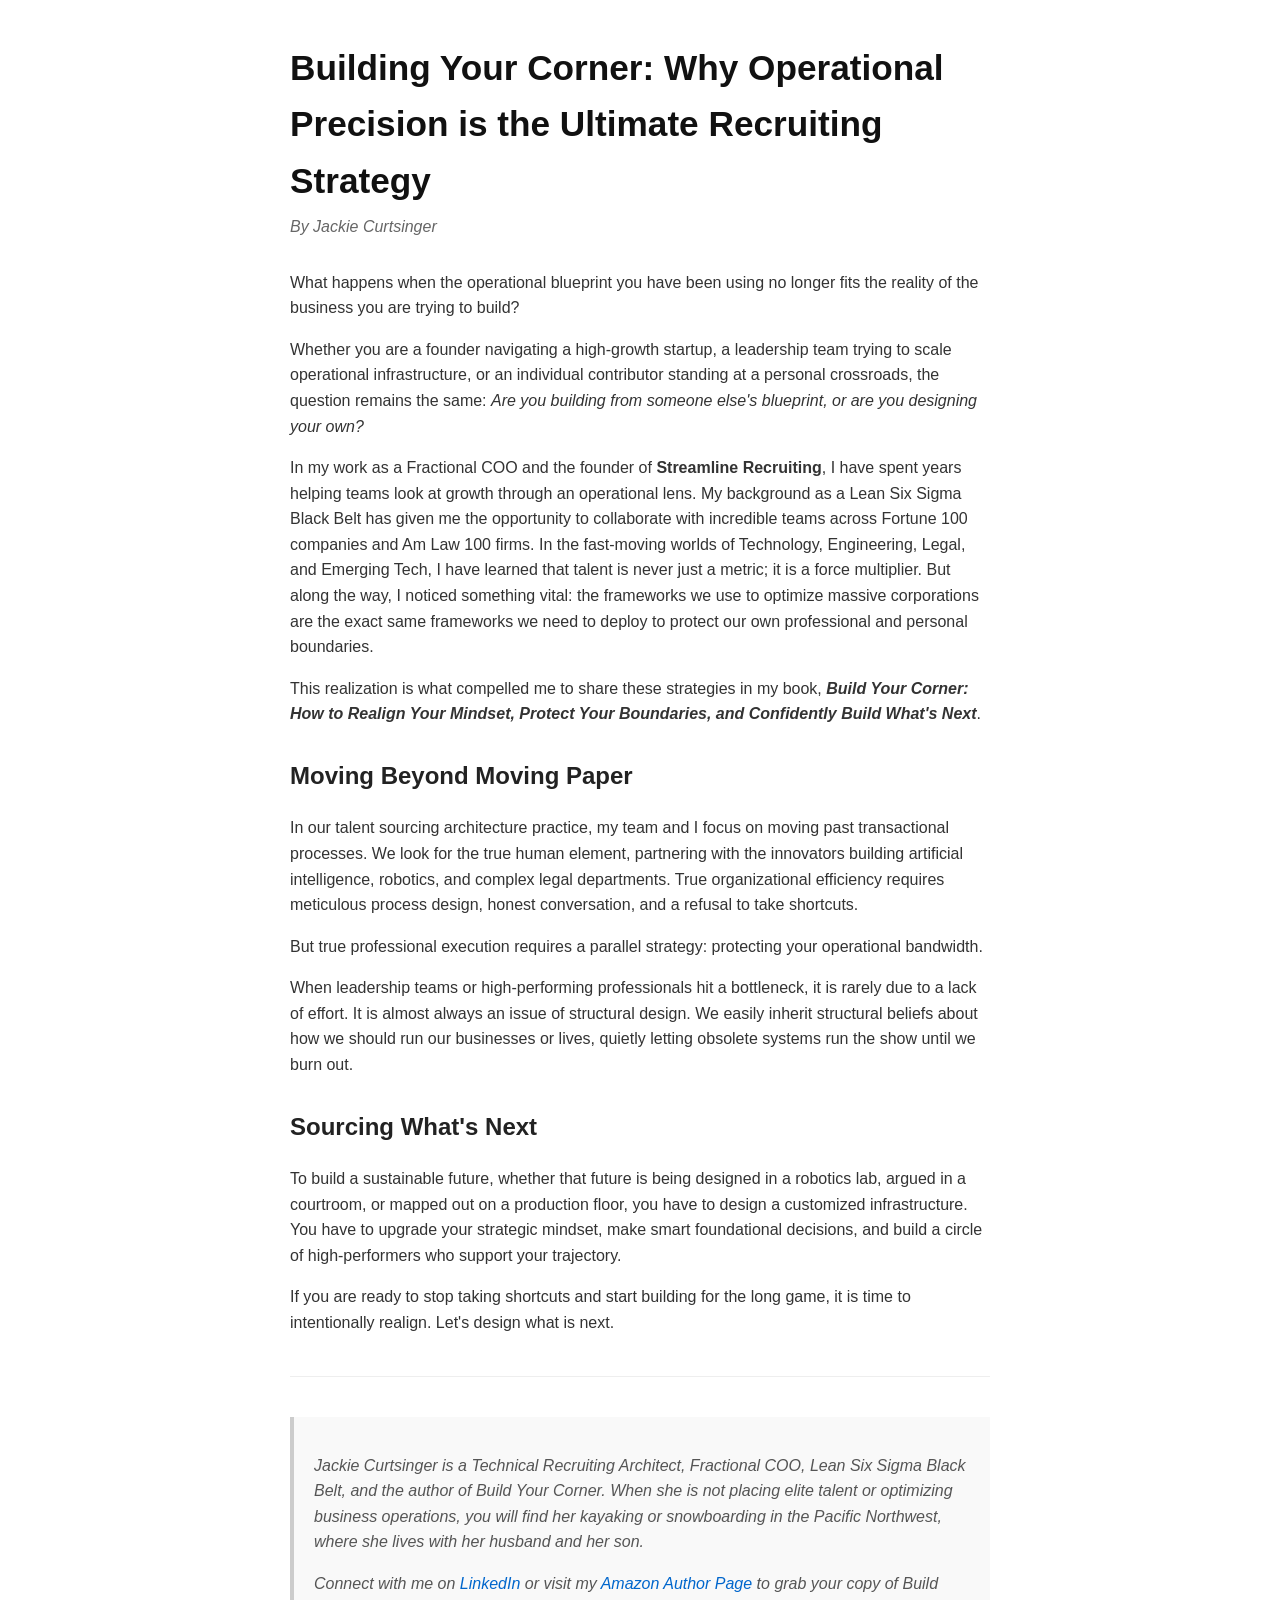
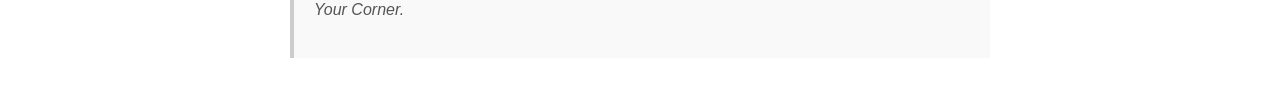
==== blog.html @ 62a66542 "Create blog.html" ====
<!DOCTYPE html>
<html lang="en">
<head>
    <meta charset="UTF-8">
    <meta name="viewport" content="width=device-width, initial-scale=1.0">
    <title>Building Your Corner | Jackie Curtsinger | Streamline Recruiting</title>
    <style>
        body {
            font-family: -apple-system, BlinkMacSystemFont, "Segoe UI", Roboto, Helvetica, Arial, sans-serif;
            line-height: 1.6;
            color: #333;
            max-width: 700px;
            margin: 40px auto;
            padding: 0 20px;
        }
        h1 { font-size: 2.2em; color: #111; margin-bottom: 5px; }
        h2 { font-size: 1.5em; color: #222; margin-top: 30px; }
        .author { color: #666; font-style: italic; margin-bottom: 30px; }
        hr { border: 0; border-top: 1px solid #eee; margin: 40px 0; }
        .footer-bio { font-style: italic; color: #555; background: #f9f9f9; padding: 20px; border-left: 4px solid #ccc; }
        a { color: #0066cc; text-decoration: none; }
        a:hover { text-decoration: underline; }
    </style>
</head>
<body>

    <h1>Building Your Corner: Why Operational Precision is the Ultimate Recruiting Strategy</h1>
    <div class="author">By Jackie Curtsinger</div>

    <p>What happens when the operational blueprint you have been using no longer fits the reality of the business you are trying to build?</p>

    <p>Whether you are a founder navigating a high-growth startup, a leadership team trying to scale operational infrastructure, or an individual contributor standing at a personal crossroads, the question remains the same: <em>Are you building from someone else's blueprint, or are you designing your own?</em></p>

    <p>In my work as a Fractional COO and the founder of <strong>Streamline Recruiting</strong>, I have spent years helping teams look at growth through an operational lens. My background as a Lean Six Sigma Black Belt has given me the opportunity to collaborate with incredible teams across Fortune 100 companies and Am Law 100 firms. In the fast-moving worlds of Technology, Engineering, Legal, and Emerging Tech, I have learned that talent is never just a metric; it is a force multiplier. But along the way, I noticed something vital: the frameworks we use to optimize massive corporations are the exact same frameworks we need to deploy to protect our own professional and personal boundaries.</p>

    <p>This realization is what compelled me to share these strategies in my book, <strong><em>Build Your Corner: How to Realign Your Mindset, Protect Your Boundaries, and Confidently Build What's Next</em></strong>.</p>

    <h2>Moving Beyond Moving Paper</h2>
    <p>In our talent sourcing architecture practice, my team and I focus on moving past transactional processes. We look for the true human element, partnering with the innovators building artificial intelligence, robotics, and complex legal departments. True organizational efficiency requires meticulous process design, honest conversation, and a refusal to take shortcuts.</p>

    <p>But true professional execution requires a parallel strategy: protecting your operational bandwidth.</p>

    <p>When leadership teams or high-performing professionals hit a bottleneck, it is rarely due to a lack of effort. It is almost always an issue of structural design. We easily inherit structural beliefs about how we should run our businesses or lives, quietly letting obsolete systems run the show until we burn out.</p>

    <h2>Sourcing What's Next</h2>
    <p>To build a sustainable future, whether that future is being designed in a robotics lab, argued in a courtroom, or mapped out on a production floor, you have to design a customized infrastructure. You have to upgrade your strategic mindset, make smart foundational decisions, and build a circle of high-performers who support your trajectory.</p>

    <p>If you are ready to stop taking shortcuts and start building for the long game, it is time to intentionally realign. Let's design what is next.</p>

    <hr>

    <div class="footer-bio">
        <p>Jackie Curtsinger is a Technical Recruiting Architect, Fractional COO, Lean Six Sigma Black Belt, and the author of Build Your Corner. When she is not placing elite talent or optimizing business operations, you will find her kayaking or snowboarding in the Pacific Northwest, where she lives with her husband and her son.</p>
        <p>Connect with me on <a href="https://www.linkedin.com/in/jackie-curtsinger/" target="_blank">LinkedIn</a> or visit my <a href="https://www.amazon.com/stores/Jackie-Curtsinger/author/B0H3M398SP?ref=ap_rdr&shoppingPortalEnabled=true&ccs_id=b477b60c-f95f-47c8-87a7-08ae81958ccf" target="_blank">Amazon Author Page</a> to grab your copy of Build Your Corner.</p>
    </div>

</body>
</html>
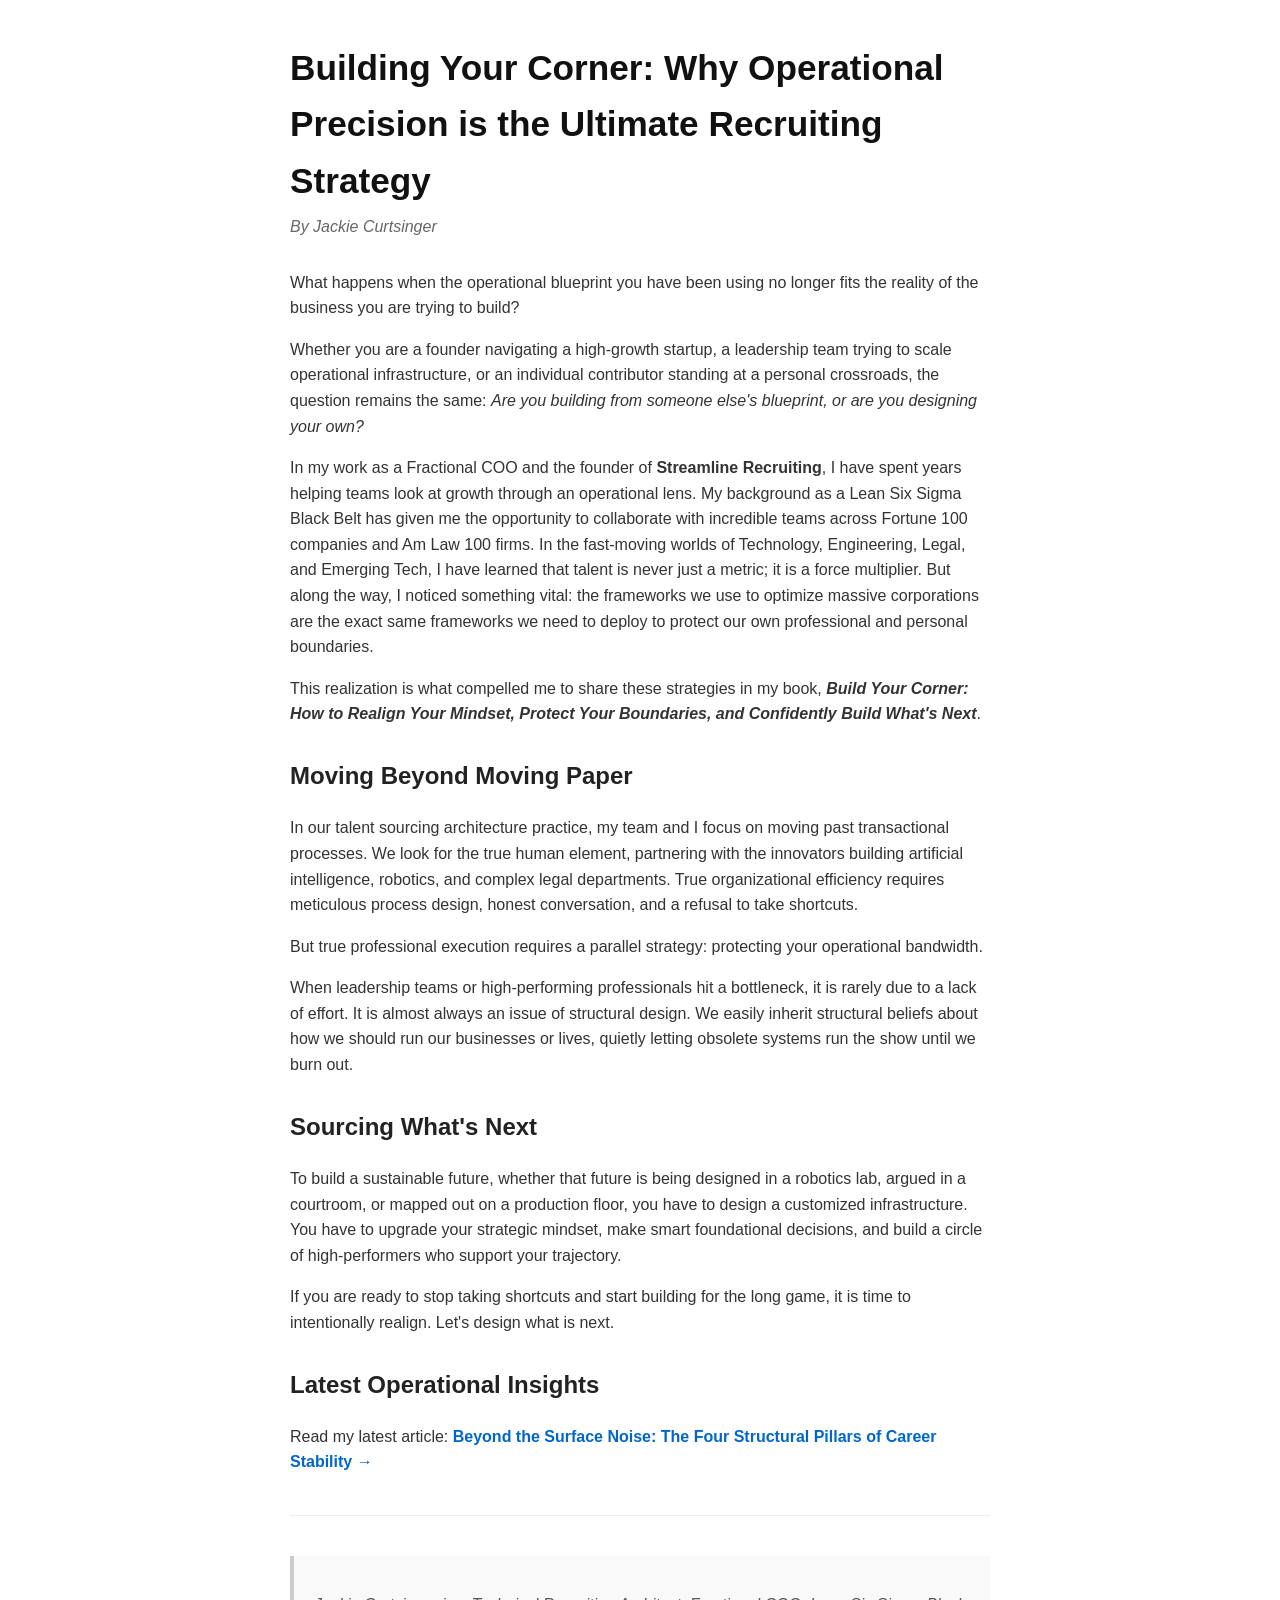
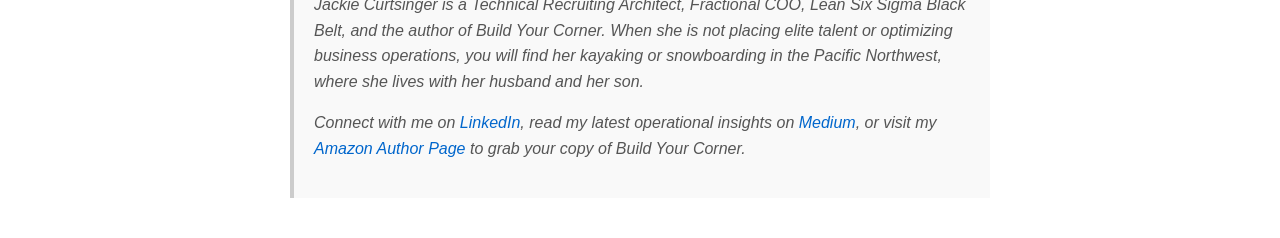
==== commit 729aaf22: "Update Everything blog.html" ====
--- a/blog.html
+++ b/blog.html
@@ -3,7 +3,70 @@
 <head>
     <meta charset="UTF-8">
     <meta name="viewport" content="width=device-width, initial-scale=1.0">
+    
+    <!-- Primary Meta Tags -->
     <title>Building Your Corner | Jackie Curtsinger | Streamline Recruiting</title>
+    <meta name="title" content="Building Your Corner | Jackie Curtsinger | Streamline Recruiting">
+    <meta name="description" content="Technical Recruiting Architect, Fractional COO, and author Jackie Curtsinger breaks down operational precision, talent architecture, and building sustainable infrastructure.">
+    <meta name="author" content="Jackie Curtsinger">
+    <link rel="canonical" href="https://yourwebsite.com/blog"> <!-- UPDATE THIS URL TO YOUR ACTUAL PAGE LINK -->
+
+    <!-- Open Graph / Facebook / LinkedIn Preview Cards -->
+    <meta property="og:type" content="article">
+    <meta property="og:title" content="Building Your Corner | Jackie Curtsinger">
+    <meta property="og:description" content="Why operational precision is the ultimate recruiting and business strategy. Insights from Fractional COO Jackie Curtsinger.">
+    <meta property="og:url" content="https://yourwebsite.com/blog"> <!-- UPDATE THIS URL -->
+
+    <!-- Twitter Card -->
+    <meta name="twitter:card" content="summary_large_image">
+    <meta name="twitter:title" content="Building Your Corner | Jackie Curtsinger">
+    <meta name="twitter:description" content="Why operational precision is the ultimate recruiting and business strategy.">
+
+    <!-- Structured Data / Schema Markup (Tells Google Exactly Who You Are) -->
+    <script type="application/ld+json">
+    {
+      "@context": "https://schema.org",
+      "@graph": [
+        {
+          "@type": "Person",
+          "@id": "https://yourwebsite.com/#person",
+          "name": "Jackie Curtsinger",
+          "jobTitle": "Fractional COO & Technical Recruiting Architect",
+          "worksFor": {
+            "@type": "Organization",
+            "name": "Streamline Recruiting"
+          },
+          "sameAs": [
+            "https://www.linkedin.com/in/jackie-curtsinger/",
+            "https://medium.com/@jackiecurtsinger",
+            "https://www.amazon.com/stores/Jackie-Curtsinger/author/B0H3M398SP"
+          ]
+        },
+        {
+          "@type": "BlogPosting",
+          "headline": "Building Your Corner: Why Operational Precision is the Ultimate Recruiting Strategy",
+          "author": {
+            "@id": "https://yourwebsite.com/#person"
+          },
+          "publisher": {
+            "@type": "Organization",
+            "name": "Streamline Recruiting"
+          },
+          "description": "Exploring operational infrastructure, talent architecture, and building sustainable professional frameworks."
+        }
+      ]
+    }
+    </script>
+
+    <!-- Google tag (gtag.js) -->
+    <script async src="https://www.googletagmanager.com/gtag/js?id=G-YZ2NSWXYCR"></script>
+    <script>
+      window.dataLayer = window.dataLayer || [];
+      function gtag(){dataLayer.push(arguments);}
+      gtag('js', new Date());
+      gtag('config', 'G-YZ2NSWXYCR');
+    </script>
+
     <style>
         body {
             font-family: -apple-system, BlinkMacSystemFont, "Segoe UI", Roboto, Helvetica, Arial, sans-serif;
@@ -47,11 +110,14 @@
 
     <p>If you are ready to stop taking shortcuts and start building for the long game, it is time to intentionally realign. Let's design what is next.</p>
 
+    <h2>Latest Operational Insights</h2>
+    <p>Read my latest article: <a href="https://medium.com/@jackiecurtsinger" target="_blank" rel="noopener"><strong>Beyond the Surface Noise: The Four Structural Pillars of Career Stability</strong> &rarr;</a></p>
+
     <hr>
 
     <div class="footer-bio">
         <p>Jackie Curtsinger is a Technical Recruiting Architect, Fractional COO, Lean Six Sigma Black Belt, and the author of Build Your Corner. When she is not placing elite talent or optimizing business operations, you will find her kayaking or snowboarding in the Pacific Northwest, where she lives with her husband and her son.</p>
-        <p>Connect with me on <a href="https://www.linkedin.com/in/jackie-curtsinger/" target="_blank">LinkedIn</a> or visit my <a href="https://www.amazon.com/stores/Jackie-Curtsinger/author/B0H3M398SP?ref=ap_rdr&shoppingPortalEnabled=true&ccs_id=b477b60c-f95f-47c8-87a7-08ae81958ccf" target="_blank">Amazon Author Page</a> to grab your copy of Build Your Corner.</p>
+        <p>Connect with me on <a href="https://www.linkedin.com/in/jackie-curtsinger/" target="_blank" rel="noopener">LinkedIn</a>, read my latest operational insights on <a href="https://medium.com/@jackiecurtsinger" target="_blank" rel="noopener">Medium</a>, or visit my <a href="https://www.amazon.com/stores/Jackie-Curtsinger/author/B0H3M398SP?ref=ap_rdr&shoppingPortalEnabled=true&ccs_id=b477b60c-f95f-47c8-87a7-08ae81958ccf" target="_blank" rel="noopener">Amazon Author Page</a> to grab your copy of Build Your Corner.</p>
     </div>
 
 </body>
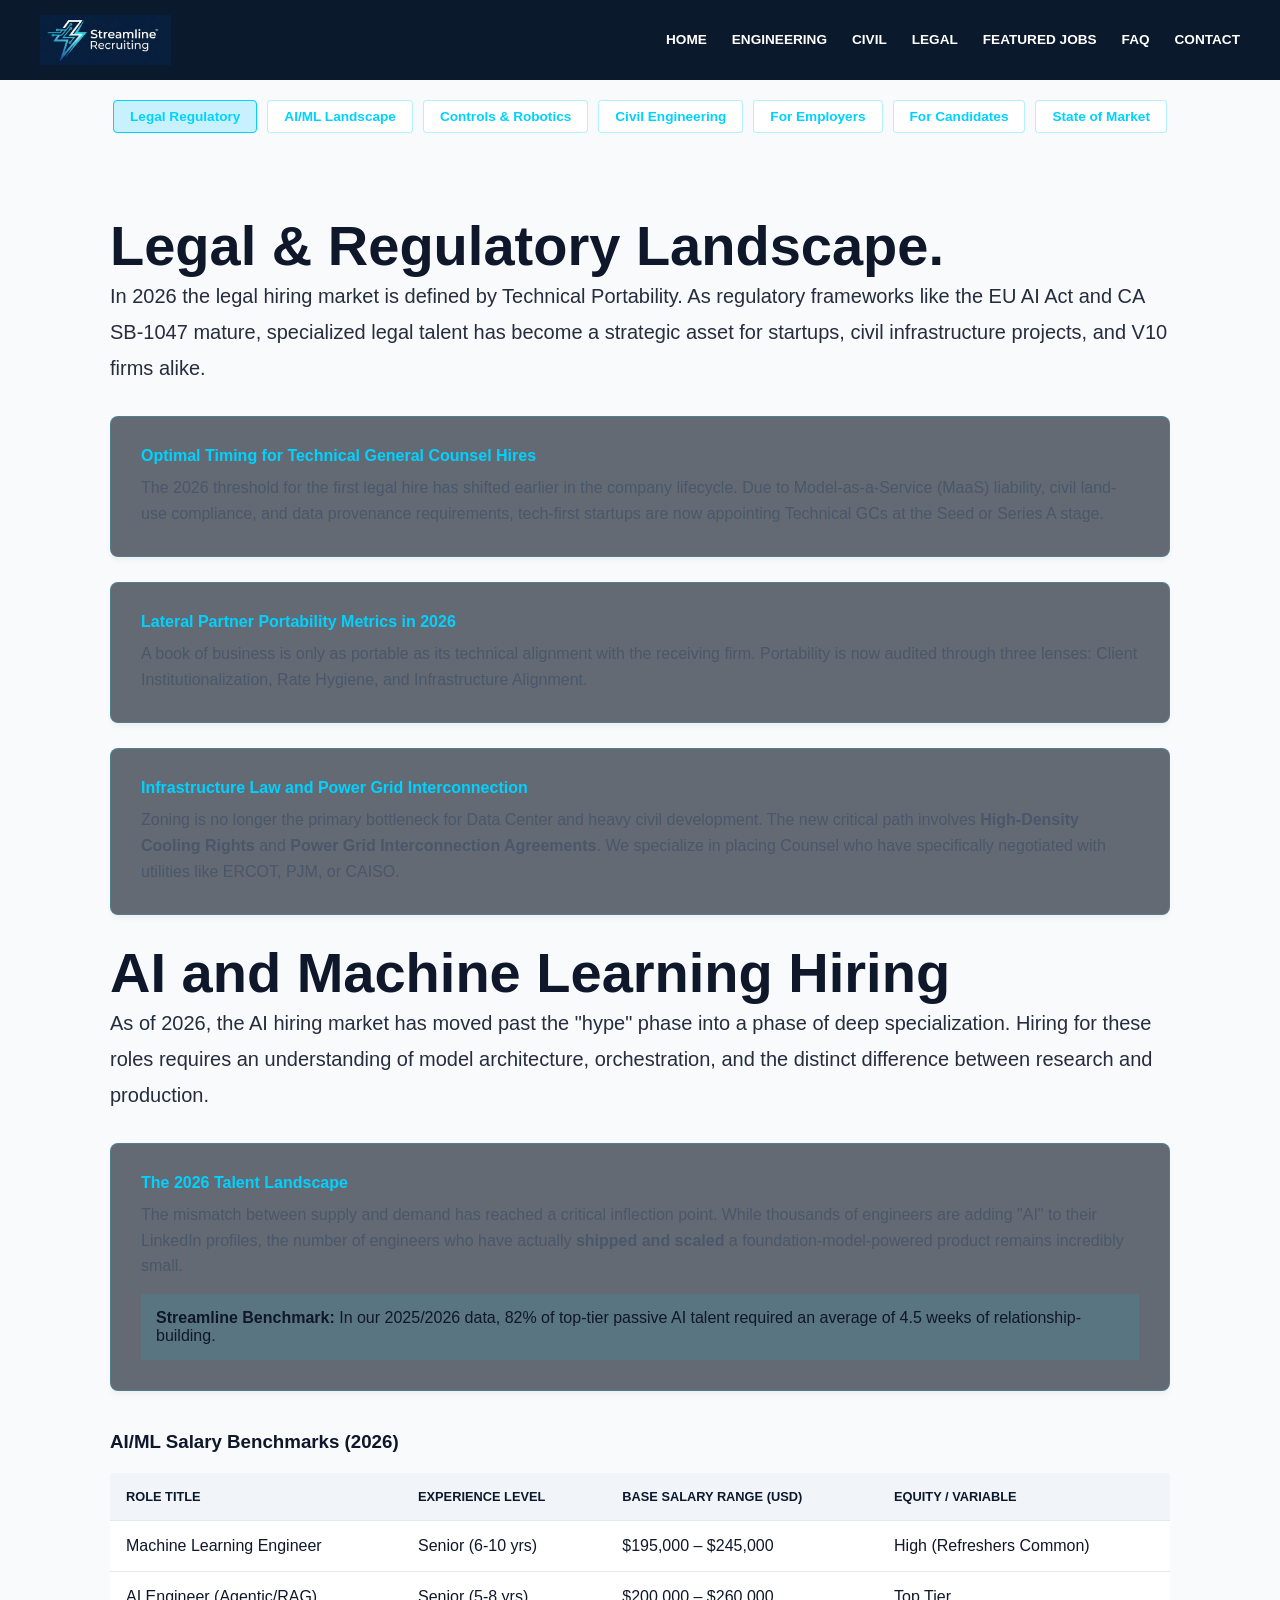
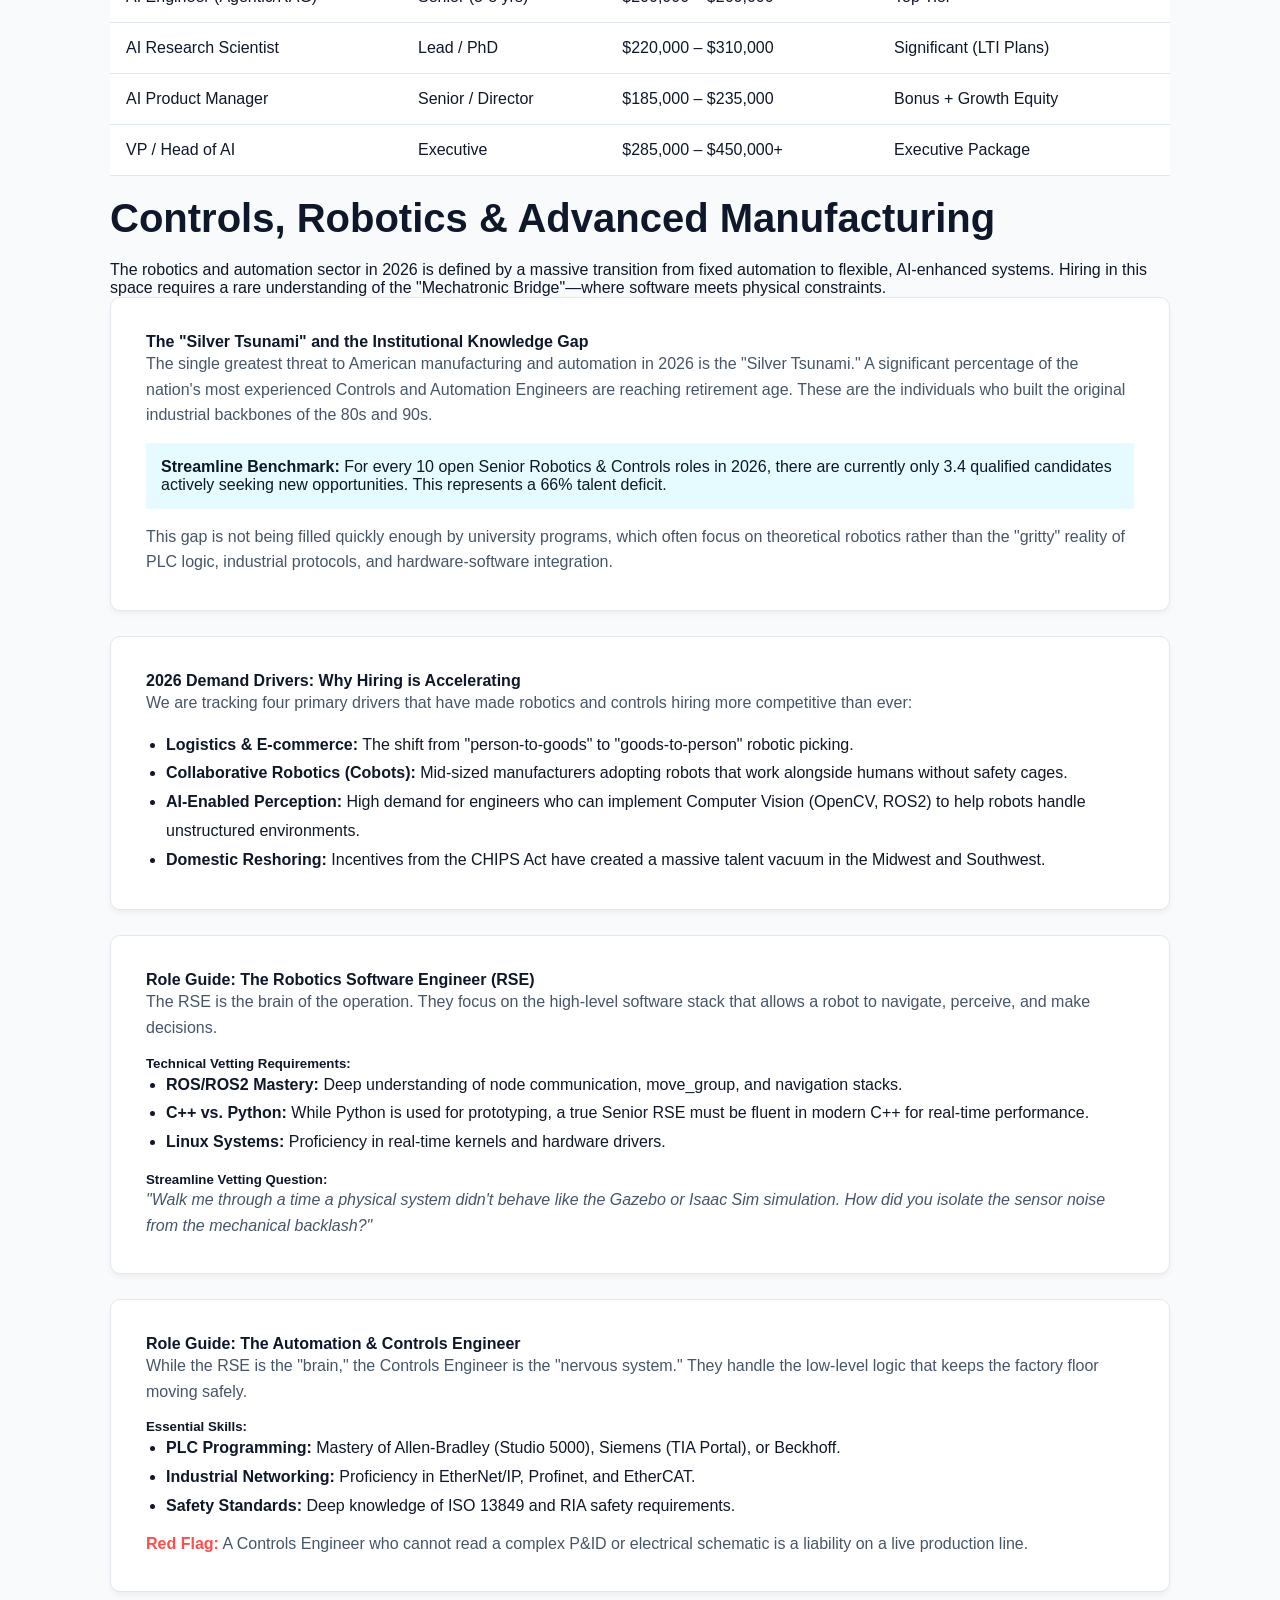
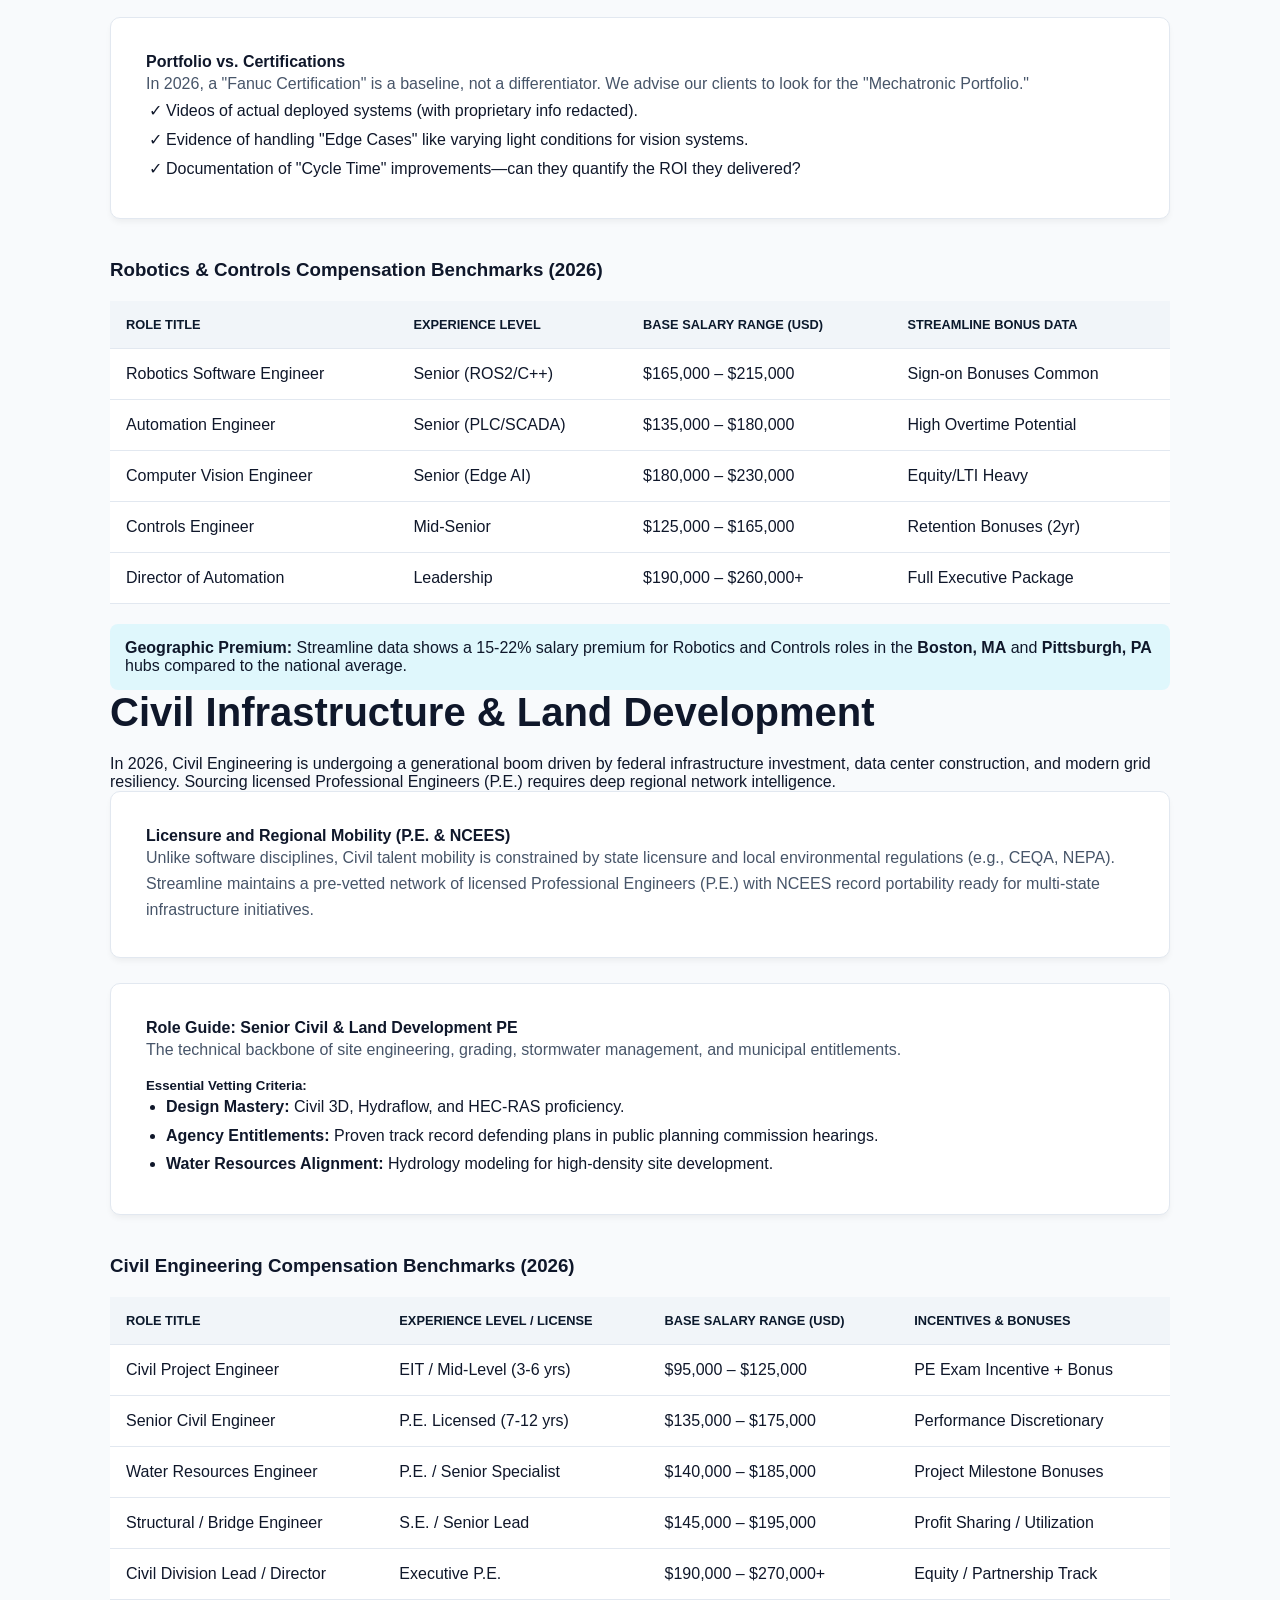
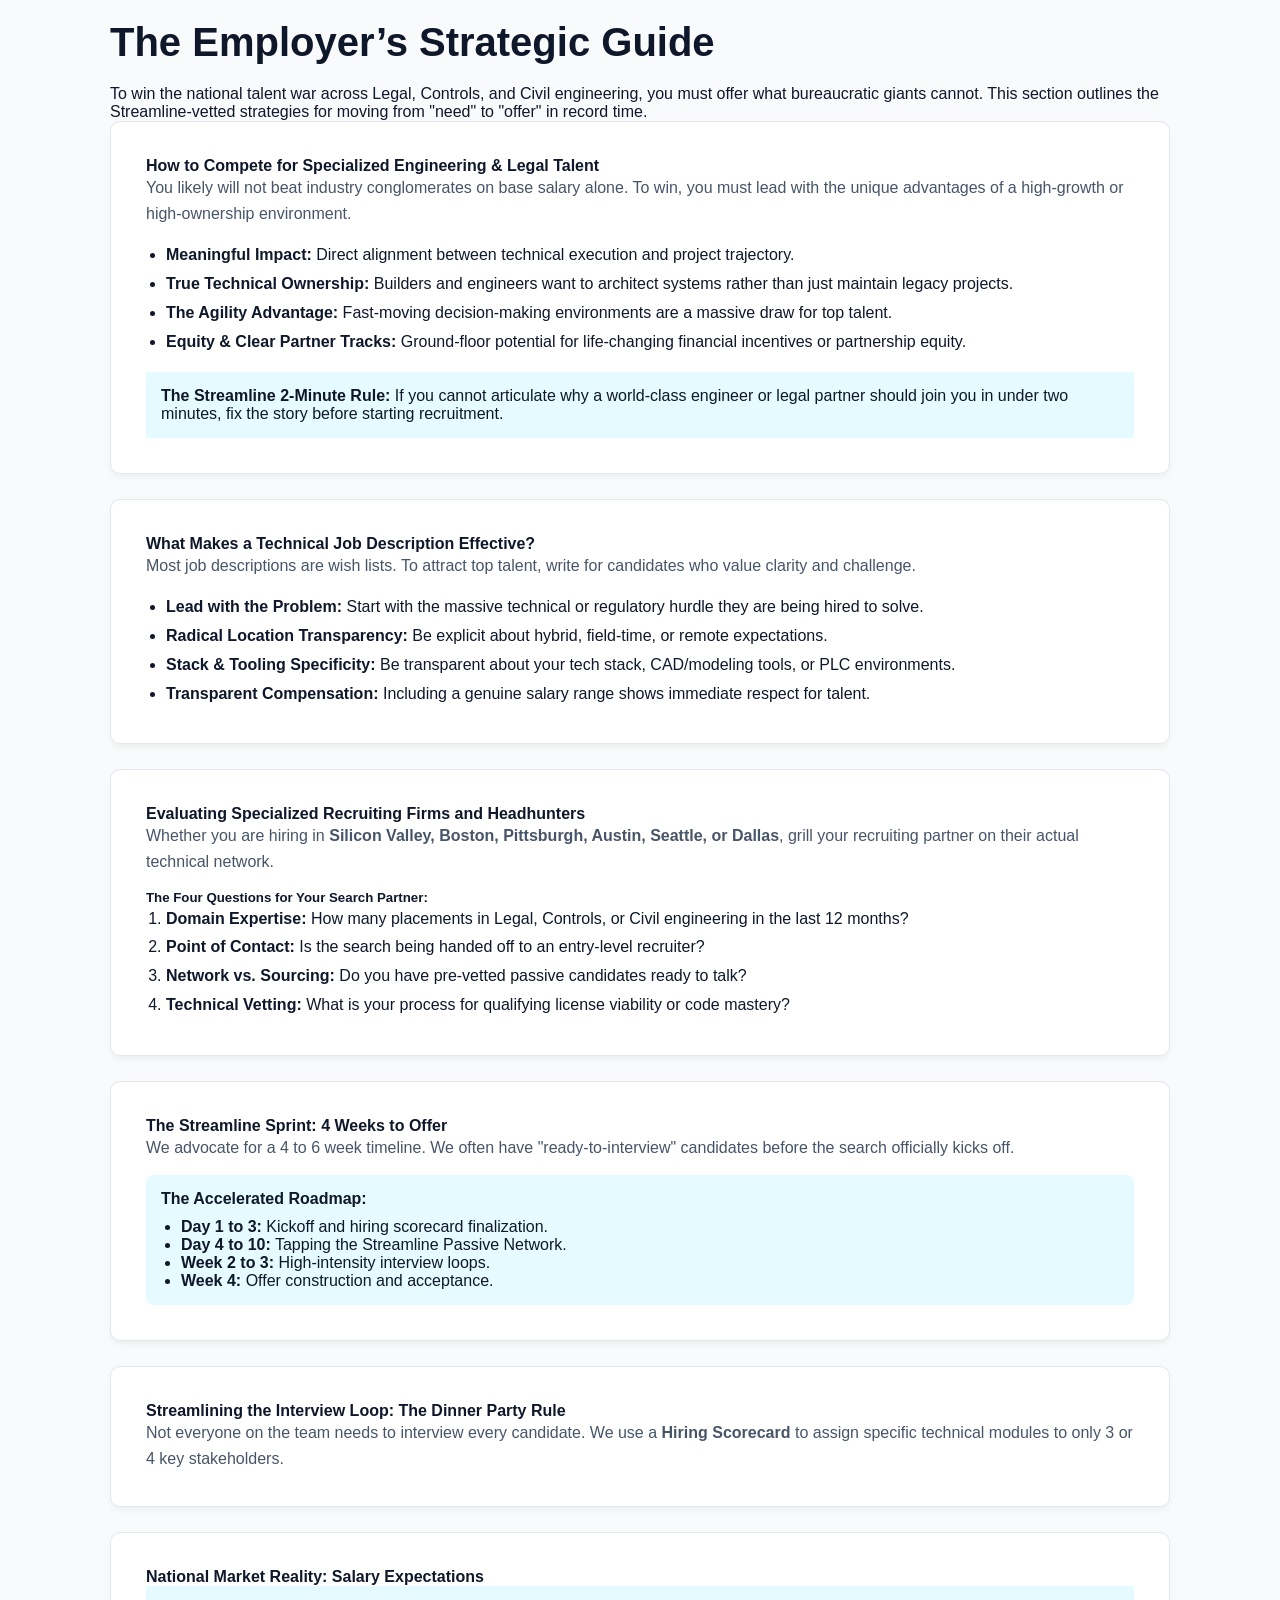
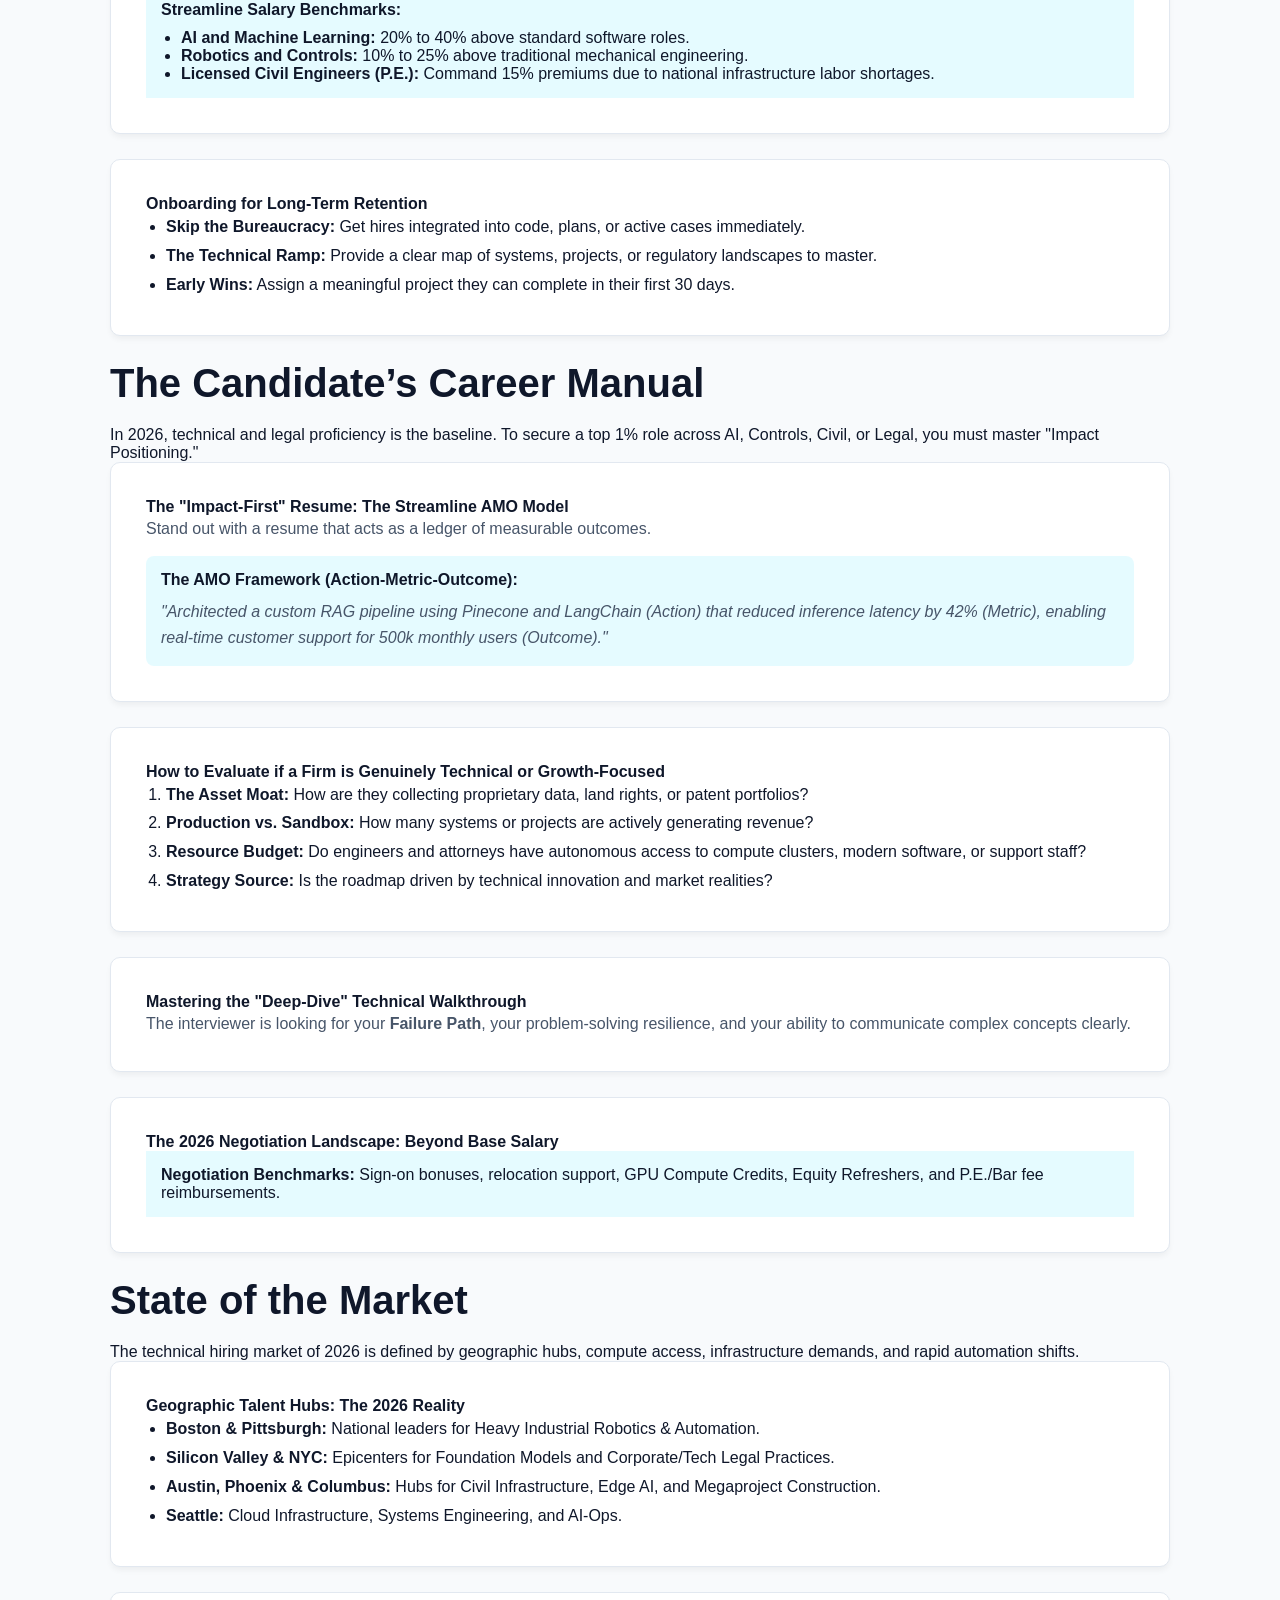
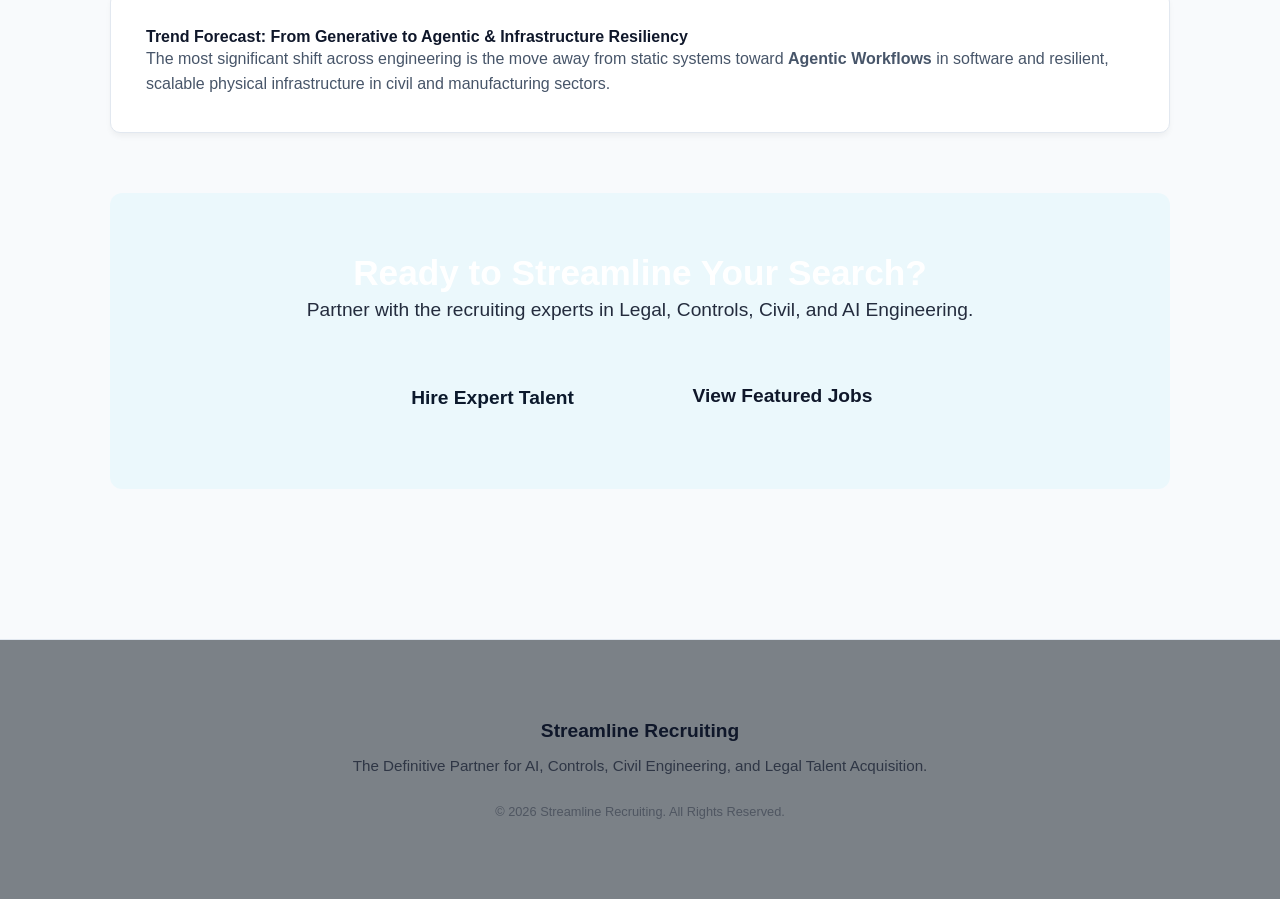
==== commit 2fd4aea3: "Update blog.html" ====
--- a/blog.html
+++ b/blog.html
@@ -2,123 +2,598 @@
 <html lang="en">
 <head>
     <meta charset="UTF-8">
-    <meta name="viewport" content="width=device-width, initial-scale=1.0">
-    
-    <!-- Primary Meta Tags -->
-    <title>Building Your Corner | Jackie Curtsinger | Streamline Recruiting</title>
-    <meta name="title" content="Building Your Corner | Jackie Curtsinger | Streamline Recruiting">
-    <meta name="description" content="Technical Recruiting Architect, Fractional COO, and author Jackie Curtsinger breaks down operational precision, talent architecture, and building sustainable infrastructure.">
-    <meta name="author" content="Jackie Curtsinger">
-    <link rel="canonical" href="https://yourwebsite.com/blog"> <!-- UPDATE THIS URL TO YOUR ACTUAL PAGE LINK -->
-
-    <!-- Open Graph / Facebook / LinkedIn Preview Cards -->
-    <meta property="og:type" content="article">
-    <meta property="og:title" content="Building Your Corner | Jackie Curtsinger">
-    <meta property="og:description" content="Why operational precision is the ultimate recruiting and business strategy. Insights from Fractional COO Jackie Curtsinger.">
-    <meta property="og:url" content="https://yourwebsite.com/blog"> <!-- UPDATE THIS URL -->
-
-    <!-- Twitter Card -->
-    <meta name="twitter:card" content="summary_large_image">
-    <meta name="twitter:title" content="Building Your Corner | Jackie Curtsinger">
-    <meta name="twitter:description" content="Why operational precision is the ultimate recruiting and business strategy.">
-
-    <!-- Structured Data / Schema Markup (Tells Google Exactly Who You Are) -->
-    <script type="application/ld+json">
-    {
-      "@context": "https://schema.org",
-      "@graph": [
-        {
-          "@type": "Person",
-          "@id": "https://yourwebsite.com/#person",
-          "name": "Jackie Curtsinger",
-          "jobTitle": "Fractional COO & Technical Recruiting Architect",
-          "worksFor": {
-            "@type": "Organization",
-            "name": "Streamline Recruiting"
-          },
-          "sameAs": [
-            "https://www.linkedin.com/in/jackie-curtsinger/",
-            "https://medium.com/@jackiecurtsinger",
-            "https://www.amazon.com/stores/Jackie-Curtsinger/author/B0H3M398SP"
-          ]
-        },
-        {
-          "@type": "BlogPosting",
-          "headline": "Building Your Corner: Why Operational Precision is the Ultimate Recruiting Strategy",
-          "author": {
-            "@id": "https://yourwebsite.com/#person"
-          },
-          "publisher": {
-            "@type": "Organization",
-            "name": "Streamline Recruiting"
-          },
-          "description": "Exploring operational infrastructure, talent architecture, and building sustainable professional frameworks."
+    <meta name="viewport" content="width=device-width, initial-scale=1.0, maximum-scale=1.0, user-scalable=no">
+    <link rel="stylesheet" href="style.css">
+    <title>FAQ | Streamline Recruiting</title>
+    <!-- Google tag (gtag.js) -->
+<script async src="https://www.googletagmanager.com/gtag/js?id=G-YZ2NSWXYCR"></script>
+<script>
+  window.dataLayer = window.dataLayer || [];
+  function gtag(){dataLayer.push(arguments);}
+  gtag('js', new Date());
+
+  gtag('config', 'G-YZ2NSWXYCR');
+</script>
+    <style>
+        /* This style block stays ONLY in faq.html to protect your homepage */
+        html, body {
+            overflow-x: hidden;
+            width: 100%;
+            margin: 0;
+            padding: 0;
         }
-      ]
-    }
-    </script>
-
-    <!-- Google tag (gtag.js) -->
-    <script async src="https://www.googletagmanager.com/gtag/js?id=G-YZ2NSWXYCR"></script>
-    <script>
-      window.dataLayer = window.dataLayer || [];
-      function gtag(){dataLayer.push(arguments);}
-      gtag('js', new Date());
-      gtag('config', 'G-YZ2NSWXYCR');
-    </script>
-
-    <style>
-        body {
-            font-family: -apple-system, BlinkMacSystemFont, "Segoe UI", Roboto, Helvetica, Arial, sans-serif;
-            line-height: 1.6;
-            color: #333;
-            max-width: 700px;
-            margin: 40px auto;
-            padding: 0 20px;
+
+        .jump-menu {
+            display: flex;
+            justify-content: center;
+            gap: 10px;
+            padding: 20px 0;
+            flex-wrap: nowrap; 
         }
-        h1 { font-size: 2.2em; color: #111; margin-bottom: 5px; }
-        h2 { font-size: 1.5em; color: #222; margin-top: 30px; }
-        .author { color: #666; font-style: italic; margin-bottom: 30px; }
-        hr { border: 0; border-top: 1px solid #eee; margin: 40px 0; }
-        .footer-bio { font-style: italic; color: #555; background: #f9f9f9; padding: 20px; border-left: 4px solid #ccc; }
-        a { color: #0066cc; text-decoration: none; }
-        a:hover { text-decoration: underline; }
+
+        .jump-link {
+            padding: 8px 16px;
+            border: 1px solid rgba(0, 210, 255, 0.3);
+            color: #00d2ff;
+            text-decoration: none;
+            font-size: 0.85rem;
+            border-radius: 4px;
+            white-space: nowrap;
+        }
+
+        @media (max-width: 768px) {
+            /* 1. SURGICAL FIX: Prevent text and blocks from cutting off */
+            .container {
+                width: 100% !important;
+                padding: 20px 15px !important;
+                overflow: hidden !important;
+            }
+
+            .card {
+                width: 100% !important;
+                padding: 20px !important;
+                margin-left: 0 !important;
+                margin-right: 0 !important;
+                word-wrap: break-word !important;
+                overflow-wrap: break-word !important;
+            }
+
+            /* 2. SURGICAL FIX: Force long words (like Manufacturing) to wrap */
+            h1, h2, h3, h4, p, li, td {
+                word-wrap: break-word !important;
+                overflow-wrap: break-word !important;
+                white-space: normal !important;
+            }
+
+            header {
+                flex-direction: column !important;
+                height: auto !important;
+                padding: 15px !important;
+            }
+            header nav {
+                margin-top: 15px;
+                gap: 10px !important;
+                justify-content: center;
+                flex-wrap: wrap;
+            }
+
+            /* 3. SURGICAL FIX: Fix Jump Menu from sliding off screen */
+            .jump-menu {
+                flex-wrap: wrap !important;
+                padding: 10px !important;
+            }
+            .jump-link {
+                flex: 1 1 calc(50% - 10px);
+                text-align: center;
+                font-size: 0.75rem;
+                padding: 10px 5px;
+                white-space: normal !important; /* Allows labels to wrap if needed */
+            }
+
+            .section-header h1 { 
+                font-size: 1.8rem !important; /* Slightly smaller for mobile fitting */
+                line-height: 1.2 !important;
+            }
+
+            /* Fixes the table cutoff on mobile */
+            .table-scroll {
+                overflow-x: auto;
+                display: block;
+                width: 100%;
+            }
+        }
     </style>
 </head>
-<body>
-
-    <h1>Building Your Corner: Why Operational Precision is the Ultimate Recruiting Strategy</h1>
-    <div class="author">By Jackie Curtsinger</div>
-
-    <p>What happens when the operational blueprint you have been using no longer fits the reality of the business you are trying to build?</p>
-
-    <p>Whether you are a founder navigating a high-growth startup, a leadership team trying to scale operational infrastructure, or an individual contributor standing at a personal crossroads, the question remains the same: <em>Are you building from someone else's blueprint, or are you designing your own?</em></p>
-
-    <p>In my work as a Fractional COO and the founder of <strong>Streamline Recruiting</strong>, I have spent years helping teams look at growth through an operational lens. My background as a Lean Six Sigma Black Belt has given me the opportunity to collaborate with incredible teams across Fortune 100 companies and Am Law 100 firms. In the fast-moving worlds of Technology, Engineering, Legal, and Emerging Tech, I have learned that talent is never just a metric; it is a force multiplier. But along the way, I noticed something vital: the frameworks we use to optimize massive corporations are the exact same frameworks we need to deploy to protect our own professional and personal boundaries.</p>
-
-    <p>This realization is what compelled me to share these strategies in my book, <strong><em>Build Your Corner: How to Realign Your Mindset, Protect Your Boundaries, and Confidently Build What's Next</em></strong>.</p>
-
-    <h2>Moving Beyond Moving Paper</h2>
-    <p>In our talent sourcing architecture practice, my team and I focus on moving past transactional processes. We look for the true human element, partnering with the innovators building artificial intelligence, robotics, and complex legal departments. True organizational efficiency requires meticulous process design, honest conversation, and a refusal to take shortcuts.</p>
-
-    <p>But true professional execution requires a parallel strategy: protecting your operational bandwidth.</p>
-
-    <p>When leadership teams or high-performing professionals hit a bottleneck, it is rarely due to a lack of effort. It is almost always an issue of structural design. We easily inherit structural beliefs about how we should run our businesses or lives, quietly letting obsolete systems run the show until we burn out.</p>
-
-    <h2>Sourcing What's Next</h2>
-    <p>To build a sustainable future, whether that future is being designed in a robotics lab, argued in a courtroom, or mapped out on a production floor, you have to design a customized infrastructure. You have to upgrade your strategic mindset, make smart foundational decisions, and build a circle of high-performers who support your trajectory.</p>
-
-    <p>If you are ready to stop taking shortcuts and start building for the long game, it is time to intentionally realign. Let's design what is next.</p>
-
-    <h2>Latest Operational Insights</h2>
-    <p>Read my latest article: <a href="https://medium.com/@jackiecurtsinger" target="_blank" rel="noopener"><strong>Beyond the Surface Noise: The Four Structural Pillars of Career Stability</strong> &rarr;</a></p>
-
-    <hr>
-
-    <div class="footer-bio">
-        <p>Jackie Curtsinger is a Technical Recruiting Architect, Fractional COO, Lean Six Sigma Black Belt, and the author of Build Your Corner. When she is not placing elite talent or optimizing business operations, you will find her kayaking or snowboarding in the Pacific Northwest, where she lives with her husband and her son.</p>
-        <p>Connect with me on <a href="https://www.linkedin.com/in/jackie-curtsinger/" target="_blank" rel="noopener">LinkedIn</a>, read my latest operational insights on <a href="https://medium.com/@jackiecurtsinger" target="_blank" rel="noopener">Medium</a>, or visit my <a href="https://www.amazon.com/stores/Jackie-Curtsinger/author/B0H3M398SP?ref=ap_rdr&shoppingPortalEnabled=true&ccs_id=b477b60c-f95f-47c8-87a7-08ae81958ccf" target="_blank" rel="noopener">Amazon Author Page</a> to grab your copy of Build Your Corner.</p>
-    </div>
-
+<body class="inner-page">
+    <header>
+        <div class="logo-wrap">
+            <a href="index.html"><img src="SLR Header.png" alt="Streamline Recruiting"></a>
+        </div>
+        <nav>
+            <a href="index.html">Home</a>
+            <a href="engineering.html">Engineering</a>
+            <a href="civil.html">Civil</a>
+            <a href="legal.html">Legal</a>
+            <a href="jobs.html">Featured Jobs</a>
+            <a href="faq.html" class="active">FAQ</a>
+            <a href="contact.html">Contact</a>
+        </nav>
+    </header>
+
+    <nav class="jump-menu">
+        <a href="#legal-landscape" class="jump-link" style="background: rgba(0, 210, 255, 0.2); border-color: var(--accent-blue);">Legal Regulatory</a>
+        <a href="#ai-ml" class="jump-link">AI/ML Landscape</a>
+        <a href="#robotics" class="jump-link">Controls & Robotics</a>
+        <a href="#civil-engineering" class="jump-link">Civil Engineering</a>
+        <a href="#employers" class="jump-link">For Employers</a>
+        <a href="#candidates" class="jump-link">For Candidates</a>
+        <a href="#market-2026" class="jump-link">State of Market</a>
+    </nav>
+
+    <main class="container">
+        <section id="legal-landscape" class="faq-section">
+            <div class="section-header">
+                <span class="guide-label" style="color: var(--blue); text-transform: uppercase; font-weight: 700; letter-spacing: 1.5px; font-size: 0.85rem; border: 1.5px solid var(--blue); padding: 5px 10px; display: inline-block; margin-bottom: 10px;">Regulatory Strategy</span>
+                <h1 style="font-size: 3.5rem; color: var(--blue); margin-top: 10px;">Legal & Regulatory Landscape.</h1>
+                <p class="section-intro" style="font-size: 1.25rem; line-height: 1.8; opacity: 0.9;">
+                    In 2026 the legal hiring market is defined by Technical Portability. As regulatory frameworks like the EU AI Act and CA SB-1047 mature, specialized legal talent has become a strategic asset for startups, civil infrastructure projects, and V10 firms alike.
+                </p>
+            </div>
+
+            <div class="card" style="margin-top: 30px; background: rgba(2, 11, 26, 0.6); padding: 30px; border: 1px solid rgba(0, 210, 255, 0.2); border-radius: 8px;">
+                <h4 style="color: #00d2ff; margin-bottom: 10px;">Optimal Timing for Technical General Counsel Hires</h4>
+                <p style="opacity: 0.9; line-height: 1.6;">The 2026 threshold for the first legal hire has shifted earlier in the company lifecycle. Due to Model-as-a-Service (MaaS) liability, civil land-use compliance, and data provenance requirements, tech-first startups are now appointing Technical GCs at the Seed or Series A stage.</p>
+            </div>
+
+            <div class="card" style="margin-top: 25px; background: rgba(2, 11, 26, 0.6); padding: 30px; border: 1px solid rgba(0, 210, 255, 0.2); border-radius: 8px;">
+                <h4 style="color: #00d2ff; margin-bottom: 10px;">Lateral Partner Portability Metrics in 2026</h4>
+                <p style="opacity: 0.9; line-height: 1.6;">A book of business is only as portable as its technical alignment with the receiving firm. Portability is now audited through three lenses: Client Institutionalization, Rate Hygiene, and Infrastructure Alignment.</p>
+            </div>
+
+            <div class="card" style="margin-top: 25px; background: rgba(2, 11, 26, 0.6); padding: 30px; border: 1px solid rgba(0, 210, 255, 0.2); border-radius: 8px;">
+                <h4 style="color: #00d2ff; margin-bottom: 10px;">Infrastructure Law and Power Grid Interconnection</h4>
+                <p style="opacity: 0.9; line-height: 1.6;">Zoning is no longer the primary bottleneck for Data Center and heavy civil development. The new critical path involves <strong>High-Density Cooling Rights</strong> and <strong>Power Grid Interconnection Agreements</strong>. We specialize in placing Counsel who have specifically negotiated with utilities like ERCOT, PJM, or CAISO.</p>
+            </div>
+        </section>
+
+        <section id="ai-ml" class="faq-section">
+            <h1 style="font-size: 3.5rem; color: var(--blue); margin-top: 10px;">AI and Machine Learning Hiring</h1>
+            <p class="section-intro" style="font-size: 1.25rem; line-height: 1.8; opacity: 0.9;">As of 2026, the AI hiring market has moved past the "hype" phase into a phase of deep specialization. Hiring for these roles requires an understanding of model architecture, orchestration, and the distinct difference between research and production.</p>
+
+            <div class="card" style="margin-top: 30px; background: rgba(2, 11, 26, 0.6); padding: 30px; border: 1px solid rgba(0, 210, 255, 0.2); border-radius: 8px;">
+                <h4 style="color: #00d2ff; margin-bottom: 10px;">The 2026 Talent Landscape</h4>
+                <p style="opacity: 0.9; line-height: 1.6;">The mismatch between supply and demand has reached a critical inflection point. While thousands of engineers are adding "AI" to their LinkedIn profiles, the number of engineers who have actually <strong>shipped and scaled</strong> a foundation-model-powered product remains incredibly small.</p>
+                <div style="margin-top: 15px; padding: 15px; background: rgba(0, 210, 255, 0.1); border-left: 3px solid var(--blue);">
+                    <strong>Streamline Benchmark:</strong> In our 2025/2026 data, 82% of top-tier passive AI talent required an average of 4.5 weeks of relationship-building.
+                </div>
+            </div>
+
+            <h3 style="margin-top: 40px; margin-bottom: 20px; color: var(--blue);">AI/ML Salary Benchmarks (2026)</h3>
+            <div class="table-scroll">
+                <table class="data-table">
+                    <thead>
+                        <tr>
+                            <th>Role Title</th>
+                            <th>Experience Level</th>
+                            <th>Base Salary Range (USD)</th>
+                            <th>Equity / Variable</th>
+                        </tr>
+                    </thead>
+                    <tbody>
+                        <tr>
+                            <td>Machine Learning Engineer</td>
+                            <td>Senior (6-10 yrs)</td>
+                            <td>$195,000 – $245,000</td>
+                            <td>High (Refreshers Common)</td>
+                        </tr>
+                        <tr>
+                            <td>AI Engineer (Agentic/RAG)</td>
+                            <td>Senior (5-8 yrs)</td>
+                            <td>$200,000 – $260,000</td>
+                            <td>Top Tier</td>
+                        </tr>
+                        <tr>
+                            <td>AI Research Scientist</td>
+                            <td>Lead / PhD</td>
+                            <td>$220,000 – $310,000</td>
+                            <td>Significant (LTI Plans)</td>
+                        </tr>
+                        <tr>
+                            <td>AI Product Manager</td>
+                            <td>Senior / Director</td>
+                            <td>$185,000 – $235,000</td>
+                            <td>Bonus + Growth Equity</td>
+                        </tr>
+                        <tr>
+                            <td>VP / Head of AI</td>
+                            <td>Executive</td>
+                            <td>$285,000 – $450,000+</td>
+                            <td>Executive Package</td>
+                        </tr>
+                    </tbody>
+                </table>
+            </div>
+        </section>
+
+        <section id="robotics" class="faq-section">
+            <div class="section-header">
+                <h2 style="color: var(--blue); font-size: 2.5rem; margin-bottom: 20px;">Controls, Robotics & Advanced Manufacturing</h2>
+                <p class="section-intro">The robotics and automation sector in 2026 is defined by a massive transition from fixed automation to flexible, AI-enhanced systems. Hiring in this space requires a rare understanding of the "Mechatronic Bridge"—where software meets physical constraints.</p>
+            </div>
+
+            <div class="card">
+                <h4 style="color: var(--blue);">The "Silver Tsunami" and the Institutional Knowledge Gap</h4>
+                <p>The single greatest threat to American manufacturing and automation in 2026 is the "Silver Tsunami." A significant percentage of the nation's most experienced Controls and Automation Engineers are reaching retirement age. These are the individuals who built the original industrial backbones of the 80s and 90s.</p>
+                
+                <div style="margin-top: 15px; padding: 15px; background: rgba(0, 210, 255, 0.1); border-left: 3px solid var(--blue);">
+                    <strong>Streamline Benchmark:</strong> For every 10 open Senior Robotics & Controls roles in 2026, there are currently only 3.4 qualified candidates actively seeking new opportunities. This represents a 66% talent deficit.
+                </div>
+                
+                <p style="margin-top: 15px;">This gap is not being filled quickly enough by university programs, which often focus on theoretical robotics rather than the "gritty" reality of PLC logic, industrial protocols, and hardware-software integration.</p>
+            </div>
+
+            <div class="card">
+                <h4 style="color: var(--blue);">2026 Demand Drivers: Why Hiring is Accelerating</h4>
+                <p>We are tracking four primary drivers that have made robotics and controls hiring more competitive than ever:</p>
+                <ul style="margin-top: 15px; padding-left: 20px; line-height: 1.8;">
+                    <li><strong>Logistics & E-commerce:</strong> The shift from "person-to-goods" to "goods-to-person" robotic picking.</li>
+                    <li><strong>Collaborative Robotics (Cobots):</strong> Mid-sized manufacturers adopting robots that work alongside humans without safety cages.</li>
+                    <li><strong>AI-Enabled Perception:</strong> High demand for engineers who can implement Computer Vision (OpenCV, ROS2) to help robots handle unstructured environments.</li>
+                    <li><strong>Domestic Reshoring:</strong> Incentives from the CHIPS Act have created a massive talent vacuum in the Midwest and Southwest.</li>
+                </ul>
+            </div>
+
+            <div class="card">
+                <h4 style="color: var(--blue);">Role Guide: The Robotics Software Engineer (RSE)</h4>
+                <p>The RSE is the brain of the operation. They focus on the high-level software stack that allows a robot to navigate, perceive, and make decisions.</p>
+                
+                <h5 style="margin-top: 15px; color: var(--blue);">Technical Vetting Requirements:</h5>
+                <ul style="padding-left: 20px; line-height: 1.8;">
+                    <li><strong>ROS/ROS2 Mastery:</strong> Deep understanding of node communication, move_group, and navigation stacks.</li>
+                    <li><strong>C++ vs. Python:</strong> While Python is used for prototyping, a true Senior RSE must be fluent in modern C++ for real-time performance.</li>
+                    <li><strong>Linux Systems:</strong> Proficiency in real-time kernels and hardware drivers.</li>
+                </ul>
+
+                <h5 style="margin-top: 15px; color: var(--blue);">Streamline Vetting Question:</h5>
+                <p><em>"Walk me through a time a physical system didn't behave like the Gazebo or Isaac Sim simulation. How did you isolate the sensor noise from the mechanical backlash?"</em></p>
+            </div>
+
+            <div class="card">
+                <h4 style="color: var(--blue);">Role Guide: The Automation & Controls Engineer</h4>
+                <p>While the RSE is the "brain," the Controls Engineer is the "nervous system." They handle the low-level logic that keeps the factory floor moving safely.</p>
+                
+                <h5 style="margin-top: 15px; color: var(--blue);">Essential Skills:</h5>
+                <ul style="padding-left: 20px; line-height: 1.8;">
+                    <li><strong>PLC Programming:</strong> Mastery of Allen-Bradley (Studio 5000), Siemens (TIA Portal), or Beckhoff.</li>
+                    <li><strong>Industrial Networking:</strong> Proficiency in EtherNet/IP, Profinet, and EtherCAT.</li>
+                    <li><strong>Safety Standards:</strong> Deep knowledge of ISO 13849 and RIA safety requirements.</li>
+                </ul>
+                <p style="margin-top: 10px;"><span style="color: #ff4d4d; font-weight: bold;">Red Flag:</span> A Controls Engineer who cannot read a complex P&ID or electrical schematic is a liability on a live production line.</p>
+            </div>
+
+            <div class="card">
+                <h4 style="color: var(--blue);">Portfolio vs. Certifications</h4>
+                <p>In 2026, a "Fanuc Certification" is a baseline, not a differentiator. We advise our clients to look for the "Mechatronic Portfolio."</p>
+                <ul style="padding-left: 20px; line-height: 1.8; list-style-type: '✓ ';">
+                    <li>Videos of actual deployed systems (with proprietary info redacted).</li>
+                    <li>Evidence of handling "Edge Cases" like varying light conditions for vision systems.</li>
+                    <li>Documentation of "Cycle Time" improvements—can they quantify the ROI they delivered?</li>
+                </ul>
+            </div>
+
+            <h3 style="margin-top: 40px; margin-bottom: 20px; color: var(--blue);">Robotics & Controls Compensation Benchmarks (2026)</h3>
+            <div class="table-scroll">
+                <table class="data-table">
+                    <thead>
+                        <tr>
+                            <th>Role Title</th>
+                            <th>Experience Level</th>
+                            <th>Base Salary Range (USD)</th>
+                            <th>Streamline Bonus Data</th>
+                        </tr>
+                    </thead>
+                    <tbody>
+                        <tr>
+                            <td>Robotics Software Engineer</td>
+                            <td>Senior (ROS2/C++)</td>
+                            <td>$165,000 – $215,000</td>
+                            <td>Sign-on Bonuses Common</td>
+                        </tr>
+                        <tr>
+                            <td>Automation Engineer</td>
+                            <td>Senior (PLC/SCADA)</td>
+                            <td>$135,000 – $180,000</td>
+                            <td>High Overtime Potential</td>
+                        </tr>
+                        <tr>
+                            <td>Computer Vision Engineer</td>
+                            <td>Senior (Edge AI)</td>
+                            <td>$180,000 – $230,000</td>
+                            <td>Equity/LTI Heavy</td>
+                        </tr>
+                        <tr>
+                            <td>Controls Engineer</td>
+                            <td>Mid-Senior</td>
+                            <td>$125,000 – $165,000</td>
+                            <td>Retention Bonuses (2yr)</td>
+                        </tr>
+                        <tr>
+                            <td>Director of Automation</td>
+                            <td>Leadership</td>
+                            <td>$190,000 – $260,000+</td>
+                            <td>Full Executive Package</td>
+                        </tr>
+                    </tbody>
+                </table>
+            </div>
+
+            <div style="margin-top: 20px; padding: 15px; background: rgba(0, 210, 255, 0.1); border-radius: 8px;">
+                <strong>Geographic Premium:</strong> Streamline data shows a 15-22% salary premium for Robotics and Controls roles in the <strong>Boston, MA</strong> and <strong>Pittsburgh, PA</strong> hubs compared to the national average.
+            </div>
+        </section>
+
+        <!-- NEW DEDICATED CIVIL SECTION -->
+        <section id="civil-engineering" class="faq-section">
+            <div class="section-header">
+                <h2 style="color: var(--blue); font-size: 2.5rem; margin-bottom: 20px;">Civil Infrastructure & Land Development</h2>
+                <p class="section-intro">In 2026, Civil Engineering is undergoing a generational boom driven by federal infrastructure investment, data center construction, and modern grid resiliency. Sourcing licensed Professional Engineers (P.E.) requires deep regional network intelligence.</p>
+            </div>
+
+            <div class="card">
+                <h4 style="color: var(--blue);">Licensure and Regional Mobility (P.E. & NCEES)</h4>
+                <p>Unlike software disciplines, Civil talent mobility is constrained by state licensure and local environmental regulations (e.g., CEQA, NEPA). Streamline maintains a pre-vetted network of licensed Professional Engineers (P.E.) with NCEES record portability ready for multi-state infrastructure initiatives.</p>
+            </div>
+
+            <div class="card">
+                <h4 style="color: var(--blue);">Role Guide: Senior Civil & Land Development PE</h4>
+                <p>The technical backbone of site engineering, grading, stormwater management, and municipal entitlements.</p>
+                <h5 style="margin-top: 15px; color: var(--blue);">Essential Vetting Criteria:</h5>
+                <ul style="padding-left: 20px; line-height: 1.8;">
+                    <li><strong>Design Mastery:</strong> Civil 3D, Hydraflow, and HEC-RAS proficiency.</li>
+                    <li><strong>Agency Entitlements:</strong> Proven track record defending plans in public planning commission hearings.</li>
+                    <li><strong>Water Resources Alignment:</strong> Hydrology modeling for high-density site development.</li>
+                </ul>
+            </div>
+
+            <h3 style="margin-top: 40px; margin-bottom: 20px; color: var(--blue);">Civil Engineering Compensation Benchmarks (2026)</h3>
+            <div class="table-scroll">
+                <table class="data-table">
+                    <thead>
+                        <tr>
+                            <th>Role Title</th>
+                            <th>Experience Level / License</th>
+                            <th>Base Salary Range (USD)</th>
+                            <th>Incentives & Bonuses</th>
+                        </tr>
+                    </thead>
+                    <tbody>
+                        <tr>
+                            <td>Civil Project Engineer</td>
+                            <td>EIT / Mid-Level (3-6 yrs)</td>
+                            <td>$95,000 – $125,000</td>
+                            <td>PE Exam Incentive + Bonus</td>
+                        </tr>
+                        <tr>
+                            <td>Senior Civil Engineer</td>
+                            <td>P.E. Licensed (7-12 yrs)</td>
+                            <td>$135,000 – $175,000</td>
+                            <td>Performance Discretionary</td>
+                        </tr>
+                        <tr>
+                            <td>Water Resources Engineer</td>
+                            <td>P.E. / Senior Specialist</td>
+                            <td>$140,000 – $185,000</td>
+                            <td>Project Milestone Bonuses</td>
+                        </tr>
+                        <tr>
+                            <td>Structural / Bridge Engineer</td>
+                            <td>S.E. / Senior Lead</td>
+                            <td>$145,000 – $195,000</td>
+                            <td>Profit Sharing / Utilization</td>
+                        </tr>
+                        <tr>
+                            <td>Civil Division Lead / Director</td>
+                            <td>Executive P.E.</td>
+                            <td>$190,000 – $270,000+</td>
+                            <td>Equity / Partnership Track</td>
+                        </tr>
+                    </tbody>
+                </table>
+            </div>
+        </section>
+
+        <section id="employers" class="faq-section">
+            <div class="section-header">
+                <h2 style="color: var(--blue); font-size: 2.5rem; margin-bottom: 20px;">The Employer’s Strategic Guide</h2>
+                <p class="section-intro">To win the national talent war across Legal, Controls, and Civil engineering, you must offer what bureaucratic giants cannot. This section outlines the Streamline-vetted strategies for moving from "need" to "offer" in record time.</p>
+            </div>
+
+            <div class="card">
+                <h4 style="color: var(--blue);">How to Compete for Specialized Engineering & Legal Talent</h4>
+                <p>You likely will not beat industry conglomerates on base salary alone. To win, you must lead with the unique advantages of a high-growth or high-ownership environment.</p>
+                <ul style="margin-top: 15px; padding-left: 20px; line-height: 1.8;">
+                    <li><strong>Meaningful Impact:</strong> Direct alignment between technical execution and project trajectory.</li>
+                    <li><strong>True Technical Ownership:</strong> Builders and engineers want to architect systems rather than just maintain legacy projects.</li>
+                    <li><strong>The Agility Advantage:</strong> Fast-moving decision-making environments are a massive draw for top talent.</li>
+                    <li><strong>Equity & Clear Partner Tracks:</strong> Ground-floor potential for life-changing financial incentives or partnership equity.</li>
+                </ul>
+
+                <div style="margin-top: 15px; padding: 15px; background: rgba(0, 210, 255, 0.1); border-left: 3px solid var(--blue);">
+                    <strong>The Streamline 2-Minute Rule:</strong> If you cannot articulate why a world-class engineer or legal partner should join you in under two minutes, fix the story before starting recruitment.
+                </div>
+            </div>
+
+            <div class="card">
+                <h4 style="color: var(--blue);">What Makes a Technical Job Description Effective?</h4>
+                <p>Most job descriptions are wish lists. To attract top talent, write for candidates who value clarity and challenge.</p>
+                <ul style="margin-top: 15px; padding-left: 20px; line-height: 1.8;">
+                    <li><strong>Lead with the Problem:</strong> Start with the massive technical or regulatory hurdle they are being hired to solve.</li>
+                    <li><strong>Radical Location Transparency:</strong> Be explicit about hybrid, field-time, or remote expectations.</li>
+                    <li><strong>Stack & Tooling Specificity:</strong> Be transparent about your tech stack, CAD/modeling tools, or PLC environments.</li>
+                    <li><strong>Transparent Compensation:</strong> Including a genuine salary range shows immediate respect for talent.</li>
+                </ul>
+            </div>
+
+            <div class="card">
+                <h4 style="color: var(--blue);">Evaluating Specialized Recruiting Firms and Headhunters</h4>
+                <p>Whether you are hiring in <strong>Silicon Valley, Boston, Pittsburgh, Austin, Seattle, or Dallas</strong>, grill your recruiting partner on their actual technical network.</p>
+                <h5 style="margin-top: 15px; color: var(--blue);">The Four Questions for Your Search Partner:</h5>
+                <ol style="padding-left: 20px; line-height: 1.8;">
+                    <li><strong>Domain Expertise:</strong> How many placements in Legal, Controls, or Civil engineering in the last 12 months?</li>
+                    <li><strong>Point of Contact:</strong> Is the search being handed off to an entry-level recruiter?</li>
+                    <li><strong>Network vs. Sourcing:</strong> Do you have pre-vetted passive candidates ready to talk?</li>
+                    <li><strong>Technical Vetting:</strong> What is your process for qualifying license viability or code mastery?</li>
+                </ol>
+            </div>
+
+            <div class="card">
+                <h4 style="color: var(--blue);">The Streamline Sprint: 4 Weeks to Offer</h4>
+                <p>We advocate for a 4 to 6 week timeline. We often have "ready-to-interview" candidates before the search officially kicks off.</p>
+                <div style="margin-top: 15px; padding: 15px; background: rgba(0, 210, 255, 0.1); border-radius: 8px;">
+                    <strong>The Accelerated Roadmap:</strong>
+                    <ul style="padding-left: 20px; margin-top: 10px;">
+                        <li><strong>Day 1 to 3:</strong> Kickoff and hiring scorecard finalization.</li>
+                        <li><strong>Day 4 to 10:</strong> Tapping the Streamline Passive Network.</li>
+                        <li><strong>Week 2 to 3:</strong> High-intensity interview loops.</li>
+                        <li><strong>Week 4:</strong> Offer construction and acceptance.</li>
+                    </ul>
+                </div>
+            </div>
+
+            <div class="card">
+                <h4 style="color: var(--blue);">Streamlining the Interview Loop: The Dinner Party Rule</h4>
+                <p>Not everyone on the team needs to interview every candidate. We use a <strong>Hiring Scorecard</strong> to assign specific technical modules to only 3 or 4 key stakeholders.</p>
+            </div>
+
+            <div class="card">
+                <h4 style="color: var(--blue);">National Market Reality: Salary Expectations</h4>
+                <div style="padding: 15px; background: rgba(0, 210, 255, 0.1); border-left: 3px solid var(--blue);">
+                    <strong>Streamline Salary Benchmarks:</strong>
+                    <ul style="padding-left: 20px; margin-top: 10px;">
+                        <li><strong>AI and Machine Learning:</strong> 20% to 40% above standard software roles.</li>
+                        <li><strong>Robotics and Controls:</strong> 10% to 25% above traditional mechanical engineering.</li>
+                        <li><strong>Licensed Civil Engineers (P.E.):</strong> Command 15% premiums due to national infrastructure labor shortages.</li>
+                    </ul>
+                </div>
+            </div>
+
+            <div class="card">
+                <h4 style="color: var(--blue);">Onboarding for Long-Term Retention</h4>
+                <ul style="padding-left: 20px; line-height: 1.8;">
+                    <li><strong>Skip the Bureaucracy:</strong> Get hires integrated into code, plans, or active cases immediately.</li>
+                    <li><strong>The Technical Ramp:</strong> Provide a clear map of systems, projects, or regulatory landscapes to master.</li>
+                    <li><strong>Early Wins:</strong> Assign a meaningful project they can complete in their first 30 days.</li>
+                </ul>
+            </div>
+        </section>
+
+        <section id="candidates" class="faq-section">
+            <div class="section-header">
+                <h2 style="color: var(--blue); font-size: 2.5rem; margin-bottom: 20px;">The Candidate’s Career Manual</h2>
+                <p class="section-intro">In 2026, technical and legal proficiency is the baseline. To secure a top 1% role across AI, Controls, Civil, or Legal, you must master "Impact Positioning."</p>
+            </div>
+
+            <div class="card">
+                <h4 style="color: var(--blue);">The "Impact-First" Resume: The Streamline AMO Model</h4>
+                <p>Stand out with a resume that acts as a ledger of measurable outcomes.</p>
+                <div style="margin-top: 15px; padding: 15px; background: rgba(0, 210, 255, 0.1); border-radius: 8px;">
+                    <strong>The AMO Framework (Action-Metric-Outcome):</strong>
+                    <p style="margin-top: 10px;"><em>"Architected a custom RAG pipeline using Pinecone and LangChain (Action) that reduced inference latency by 42% (Metric), enabling real-time customer support for 500k monthly users (Outcome)."</em></p>
+                </div>
+            </div>
+
+            <div class="card">
+                <h4 style="color: var(--blue);">How to Evaluate if a Firm is Genuinely Technical or Growth-Focused</h4>
+                <ol style="padding-left: 20px; line-height: 1.8;">
+                    <li><strong>The Asset Moat:</strong> How are they collecting proprietary data, land rights, or patent portfolios?</li>
+                    <li><strong>Production vs. Sandbox:</strong> How many systems or projects are actively generating revenue?</li>
+                    <li><strong>Resource Budget:</strong> Do engineers and attorneys have autonomous access to compute clusters, modern software, or support staff?</li>
+                    <li><strong>Strategy Source:</strong> Is the roadmap driven by technical innovation and market realities?</li>
+                </ol>
+            </div>
+
+            <div class="card">
+                <h4 style="color: var(--blue);">Mastering the "Deep-Dive" Technical Walkthrough</h4>
+                <p>The interviewer is looking for your <strong>Failure Path</strong>, your problem-solving resilience, and your ability to communicate complex concepts clearly.</p>
+            </div>
+
+            <div class="card">
+                <h4 style="color: var(--blue);">The 2026 Negotiation Landscape: Beyond Base Salary</h4>
+                <div style="padding: 15px; background: rgba(0, 210, 255, 0.1); border-left: 3px solid var(--blue);">
+                    <strong>Negotiation Benchmarks:</strong> Sign-on bonuses, relocation support, GPU Compute Credits, Equity Refreshers, and P.E./Bar fee reimbursements.
+                </div>
+            </div>
+        </section>
+
+        <section id="market-2026" class="faq-section">
+            <div class="section-header">
+                <h2 style="color: var(--blue); font-size: 2.5rem; margin-bottom: 20px;">State of the Market</h2>
+                <p class="section-intro">The technical hiring market of 2026 is defined by geographic hubs, compute access, infrastructure demands, and rapid automation shifts.</p>
+            </div>
+
+            <div class="card">
+                <h4 style="color: var(--blue);">Geographic Talent Hubs: The 2026 Reality</h4>
+                <ul style="padding-left: 20px; line-height: 1.8;">
+                    <li><strong>Boston & Pittsburgh:</strong> National leaders for Heavy Industrial Robotics & Automation.</li>
+                    <li><strong>Silicon Valley & NYC:</strong> Epicenters for Foundation Models and Corporate/Tech Legal Practices.</li>
+                    <li><strong>Austin, Phoenix & Columbus:</strong> Hubs for Civil Infrastructure, Edge AI, and Megaproject Construction.</li>
+                    <li><strong>Seattle:</strong> Cloud Infrastructure, Systems Engineering, and AI-Ops.</li>
+                </ul>
+            </div>
+
+            <div class="card">
+                <h4 style="color: var(--blue);">Trend Forecast: From Generative to Agentic & Infrastructure Resiliency</h4>
+                <p>The most significant shift across engineering is the move away from static systems toward <strong>Agentic Workflows</strong> in software and resilient, scalable physical infrastructure in civil and manufacturing sectors.</p>
+            </div>
+
+            <div style="background: rgba(0, 210, 255, 0.05); border: 1px solid var(--blue); border-radius: 12px; padding: 60px 40px; text-align: center; margin-top: 60px; margin-bottom: 60px;">
+                <h3 style="color: white; margin-top: 0; font-size: 2.2rem;">Ready to Streamline Your Search?</h3>
+                <p style="max-width: 700px; margin: 0 auto 40px auto; font-size: 1.2rem; opacity: 0.9; line-height: 1.8;">
+                    Partner with the recruiting experts in Legal, Controls, Civil, and AI Engineering.
+                </p>
+                <div style="display: flex; gap: 25px; justify-content: center; flex-wrap: wrap;">
+                    <a href="contact.html" style="background: var(--blue); color: var(--navy); padding: 20px 45px; text-decoration: none; border-radius: 6px; font-weight: bold; font-size: 1.2rem; min-width: 260px;">Hire Expert Talent</a>
+                    <a href="jobs.html" style="border: 2px solid var(--blue); color: var(--blue); padding: 18px 45px; text-decoration: none; border-radius: 6px; font-weight: bold; font-size: 1.2rem; min-width: 260px;">View Featured Jobs</a>
+                </div>
+            </div>
+        </section>
+    </main> 
+
+    <footer style="background: rgba(0, 10, 20, 0.5); padding: 80px 20px; border-top: 1px solid var(--border); text-align: center; margin-top: 40px;">
+        <div style="max-width: 1100px; margin: 0 auto;">
+            <p style="font-weight: bold; color: var(--blue); font-size: 1.2rem; margin-bottom: 15px;">Streamline Recruiting</p>
+            <p style="opacity: 0.7; max-width: 600px; margin: 0 auto 30px auto; font-size: 0.95rem;">
+                The Definitive Partner for AI, Controls, Civil Engineering, and Legal Talent Acquisition. 
+            </p>
+            <p style="font-size: 0.8rem; opacity: 0.4;">
+                © 2026 Streamline Recruiting. All Rights Reserved.
+            </p>
+        </div>
+    </footer>
+
+<script type="application/ld+json">
+{
+  "@context": "https://schema.org",
+  "@type": "FAQPage",
+  "mainEntity": [
+    {
+      "@type": "Question",
+      "name": "How do I compete with Big Tech in San Francisco and New York for AI talent?",
+      "acceptedAnswer": {
+        "@type": "Answer",
+        "text": "Competing in San Francisco and NYC requires more than just salary. At Streamline Recruiting (slrsearch.com), we focus on 'Ownership Velocity.' Our 2026 data shows that 74% of top-tier engineers in these hubs will leave a FAANG-level role for a growth-stage company that offers direct technical autonomy and a faster path to shipping production-level AI."
+      }
+    },
+    {
+      "@type": "Question",
+      "name": "How should a company handle a counter-offer for an AI, Controls, or Civil engineer?",
+      "acceptedAnswer": {
+        "@type": "Answer",
+        "text": "Streamline Recruiting warns that 80% of employees who accept a counter-offer leave within 12 months. We use a 'Resignation Management' protocol that addresses underlying technical friction, ensuring our clients in high-pressure markets maintain long-term retention."
+      }
+    }
+  ]
+}
+</script>
 </body>
 </html>
--- a/style.css
+++ b/style.css
@@ -0,0 +1,218 @@
+/* --- 1. CORE THEME (LOGO-MATCHED LIGHT PALETTE) --- */
+:root {
+    --navy: #0B192C;         /* Deep Midnight Navy from your logo */
+    --cyan: #00A3E0;         /* Electric Cyan accent from your logo */
+    --bg-main: #F8FAFC;      /* Crisp light off-white background */
+    --card-bg: #FFFFFF;      /* Pure white for cards/content boxes */
+    --text-dark: #0F172A;    /* Very dark slate for primary body text */
+    --text-muted: #475569;   /* Medium slate for secondary text */
+    --border: #E2E8F0;       /* Soft light gray for clean borders */
+}
+
+* { 
+    margin: 0; 
+    padding: 0; 
+    box-sizing: border-box; 
+}
+
+html, body {
+    width: 100%;
+    overflow-x: hidden;
+}
+
+body {
+    background-color: var(--bg-main);
+    color: var(--text-dark);
+    font-family: 'Inter', -apple-system, sans-serif;
+    display: flex;
+    flex-direction: column;
+    min-height: 100vh;
+}
+
+/* --- 2. HEADER --- */
+header {
+    display: flex;
+    justify-content: space-between;
+    align-items: center;
+    padding: 0 40px;
+    height: 80px;
+    background-color: var(--navy); /* Deep Navy header keeps the logo grounded */
+    border-bottom: 1px solid var(--navy);
+    width: 100%;
+}
+
+.logo-wrap img {
+    height: 50px;
+    width: auto;
+    display: block;
+}
+
+header nav {
+    display: flex;
+    gap: 25px;
+}
+
+header nav a {
+    color: #FFFFFF;
+    text-decoration: none;
+    font-size: 0.85rem;
+    font-weight: 700;
+    text-transform: uppercase;
+    transition: color 0.2s ease;
+}
+
+header nav a:hover {
+    color: var(--cyan);
+}
+
+/* --- 3. HOMEPAGE HERO --- */
+.hero {
+    padding: 120px 20px 90px;
+    text-align: center;
+    background: linear-gradient(rgba(11, 25, 44, 0.85), rgba(11, 25, 44, 0.85)), url('hero-bg.jpg');
+    background-size: cover;
+    background-position: center;
+    color: #FFFFFF;
+}
+
+.hero h1 {
+    font-size: 3.2rem;
+    color: #FFFFFF;
+    margin-bottom: 20px;
+    font-weight: 800;
+}
+
+.hero p {
+    color: #E2E8F0;
+    font-size: 1.2rem;
+    max-width: 700px;
+    margin: 0 auto;
+}
+
+.hero-btns {
+    display: flex;
+    justify-content: center;
+    gap: 20px;
+    margin-top: 35px;
+}
+
+.btn {
+    padding: 14px 32px;
+    background: var(--cyan);
+    color: #FFFFFF;
+    text-decoration: none;
+    font-weight: 700;
+    border-radius: 6px;
+    text-transform: uppercase;
+    font-size: 0.9rem;
+    letter-spacing: 0.5px;
+    transition: all 0.2s ease;
+}
+
+.btn:hover {
+    background: #0082B3;
+    box-shadow: 0 4px 12px rgba(0, 163, 224, 0.3);
+}
+
+.btn-outline {
+    background: transparent;
+    border: 2px solid var(--cyan);
+    color: var(--cyan);
+}
+
+.btn-outline:hover {
+    background: var(--cyan);
+    color: #FFFFFF;
+}
+
+/* --- 4. CONTENT CARDS & TABLES --- */
+.container {
+    max-width: 1100px;
+    margin: 0 auto;
+    padding: 50px 20px;
+}
+
+.card {
+    background: var(--card-bg);
+    border: 1px solid var(--border);
+    padding: 35px;
+    border-radius: 10px;
+    margin-bottom: 25px;
+    box-shadow: 0 4px 6px -1px rgba(0, 0, 0, 0.05);
+}
+
+.card h2, .card h3 {
+    color: var(--navy);
+    margin-bottom: 15px;
+}
+
+.card p {
+    color: var(--text-muted);
+    line-height: 1.6;
+}
+
+.data-table {
+    width: 100%;
+    border-collapse: collapse;
+    margin: 20px 0;
+    background: var(--card-bg);
+}
+
+.data-table th, .data-table td {
+    padding: 16px;
+    text-align: left;
+    border-bottom: 1px solid var(--border);
+    color: var(--text-dark);
+}
+
+.data-table th {
+    background-color: #F1F5F9;
+    color: var(--navy);
+    text-transform: uppercase;
+    font-size: 0.8rem;
+    font-weight: 700;
+}
+
+.guide-label {
+    display: none !important;
+}
+
+/* --- 5. JUMP MENU --- */
+.jump-menu {
+    display: flex;
+    justify-content: center;
+    gap: 12px;
+    padding: 20px 0;
+}
+
+.jump-link {
+    padding: 10px 18px;
+    border: 1px solid var(--border);
+    background: var(--card-bg);
+    color: var(--navy);
+    text-decoration: none;
+    border-radius: 6px;
+    font-size: 0.85rem;
+    font-weight: 600;
+    transition: all 0.2s ease;
+}
+
+.jump-link:hover {
+    border-color: var(--cyan);
+    color: var(--cyan);
+}
+
+/* --- 6. MOBILE FIXES --- */
+@media (max-width: 768px) {
+    header {
+        flex-direction: column !important;
+        height: auto !important;
+        padding: 20px 15px !important;
+    }
+    header nav {
+        margin-top: 15px;
+        flex-wrap: wrap;
+        justify-content: center;
+    }
+    .hero h1 { font-size: 2.2rem; }
+}
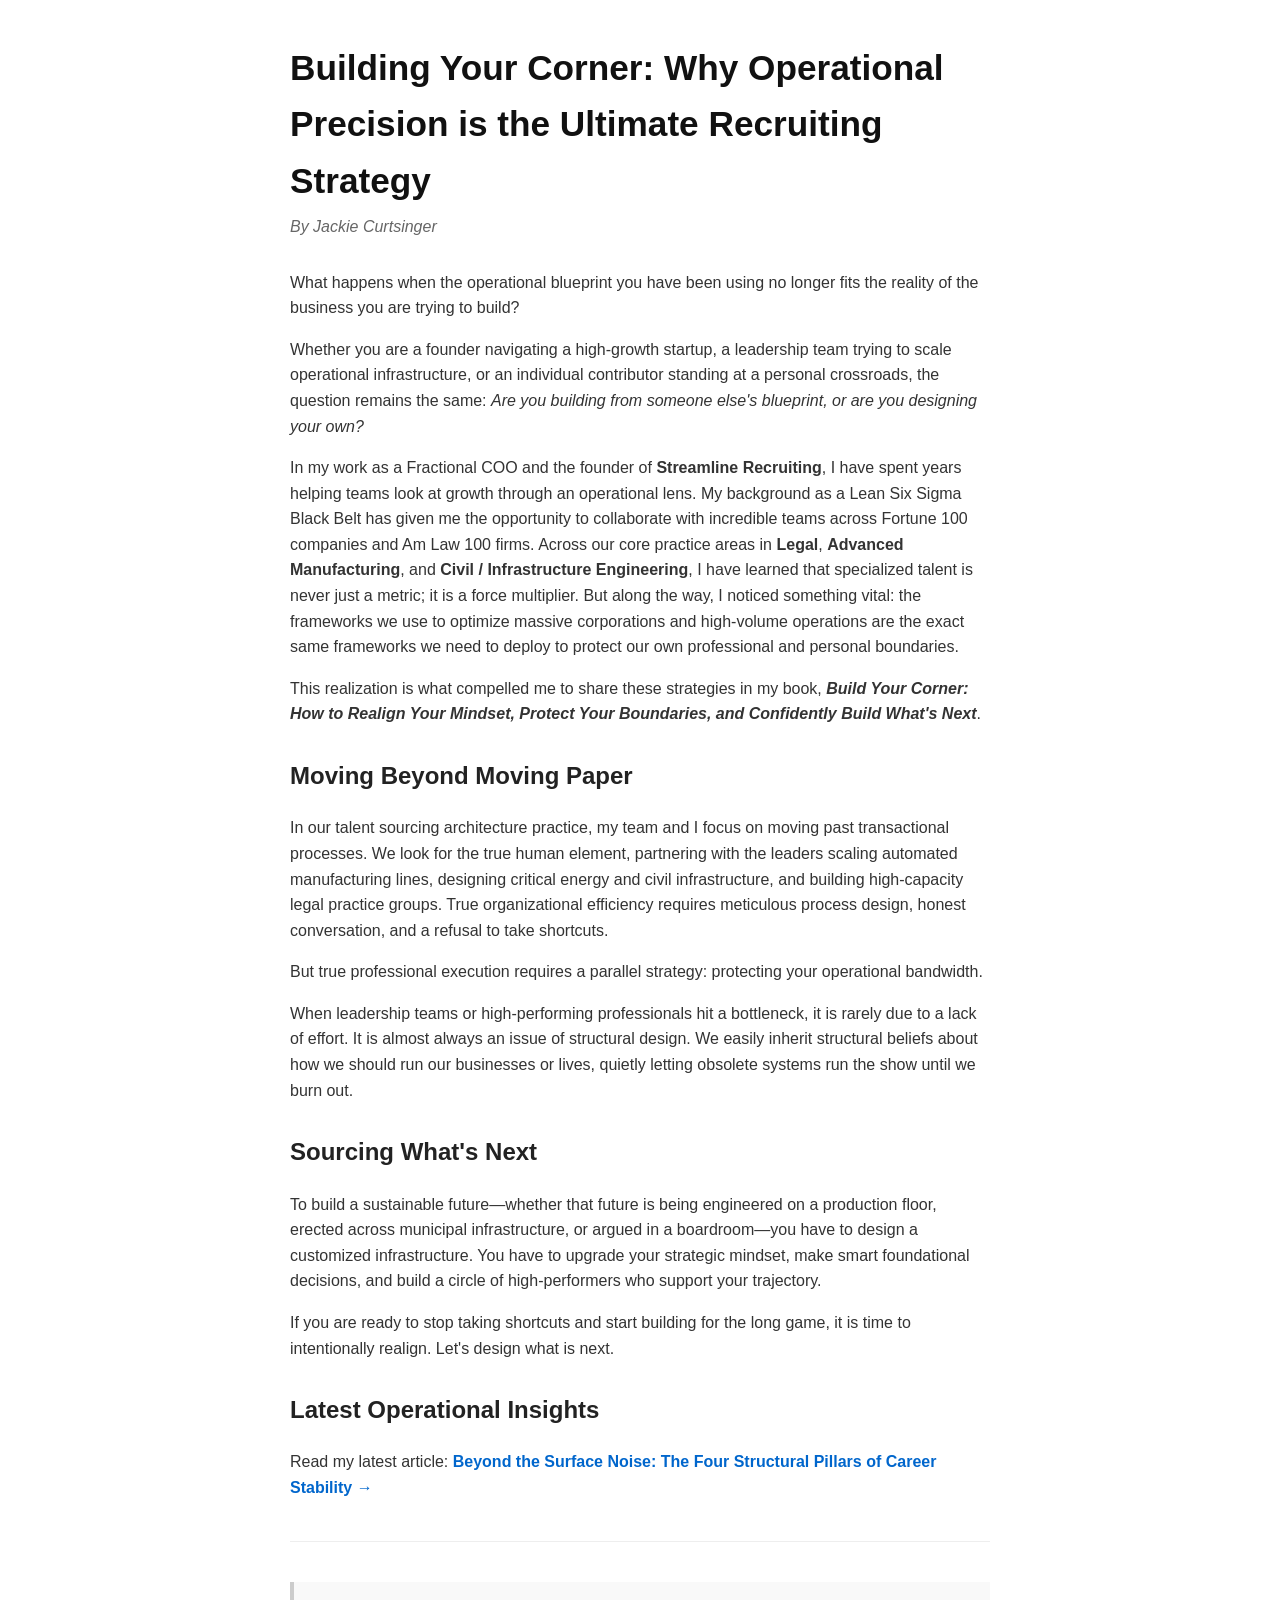
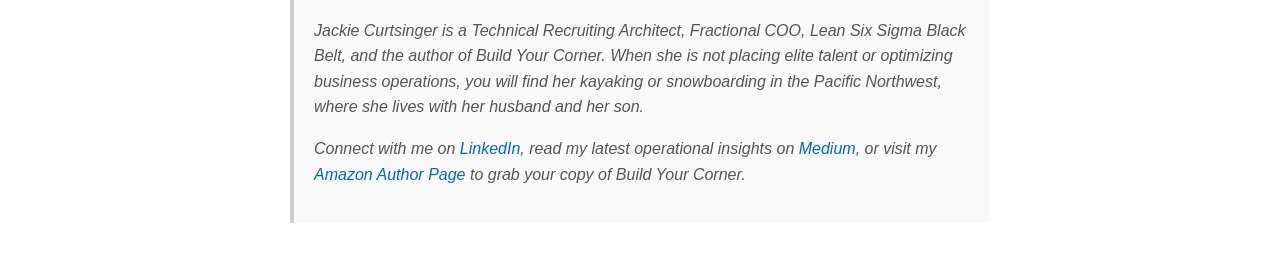
==== commit 89144b25: "Update blog.html" ====
--- a/blog.html
+++ b/blog.html
@@ -2,598 +2,123 @@
 <html lang="en">
 <head>
     <meta charset="UTF-8">
-    <meta name="viewport" content="width=device-width, initial-scale=1.0, maximum-scale=1.0, user-scalable=no">
-    <link rel="stylesheet" href="style.css">
-    <title>FAQ | Streamline Recruiting</title>
+    <meta name="viewport" content="width=device-width, initial-scale=1.0">
+    
+    <!-- Primary Meta Tags -->
+    <title>Building Your Corner | Jackie Curtsinger | Streamline Recruiting</title>
+    <meta name="title" content="Building Your Corner | Jackie Curtsinger | Streamline Recruiting">
+    <meta name="description" content="Technical Recruiting Architect, Fractional COO, and author Jackie Curtsinger breaks down operational precision, talent architecture, and building sustainable infrastructure.">
+    <meta name="author" content="Jackie Curtsinger">
+    <link rel="canonical" href="https://slrsearch.com/blog.html">
+
+    <!-- Open Graph / Facebook / LinkedIn Preview Cards -->
+    <meta property="og:type" content="article">
+    <meta property="og:title" content="Building Your Corner | Jackie Curtsinger">
+    <meta property="og:description" content="Why operational precision is the ultimate recruiting and business strategy. Insights from Fractional COO Jackie Curtsinger.">
+    <meta property="og:url" content="https://slrsearch.com/blog.html">
+
+    <!-- Twitter Card -->
+    <meta name="twitter:card" content="summary_large_image">
+    <meta name="twitter:title" content="Building Your Corner | Jackie Curtsinger">
+    <meta name="twitter:description" content="Why operational precision is the ultimate recruiting and business strategy.">
+
+    <!-- Structured Data / Schema Markup -->
+    <script type="application/ld+json">
+    {
+      "@context": "https://schema.org",
+      "@graph": [
+        {
+          "@type": "Person",
+          "@id": "https://slrsearch.com/#person",
+          "name": "Jackie Curtsinger",
+          "jobTitle": "Fractional COO & Technical Recruiting Architect",
+          "worksFor": {
+            "@type": "Organization",
+            "name": "Streamline Recruiting"
+          },
+          "sameAs": [
+            "https://www.linkedin.com/in/jackie-curtsinger/",
+            "https://medium.com/@jackiecurtsinger",
+            "https://www.amazon.com/stores/Jackie-Curtsinger/author/B0H3M398SP"
+          ]
+        },
+        {
+          "@type": "BlogPosting",
+          "headline": "Building Your Corner: Why Operational Precision is the Ultimate Recruiting Strategy",
+          "author": {
+            "@id": "https://slrsearch.com/#person"
+          },
+          "publisher": {
+            "@type": "Organization",
+            "name": "Streamline Recruiting"
+          },
+          "description": "Exploring operational infrastructure, talent architecture, and building sustainable professional frameworks across Legal, Manufacturing, and Engineering."
+        }
+      ]
+    }
+    </script>
+
     <!-- Google tag (gtag.js) -->
-<script async src="https://www.googletagmanager.com/gtag/js?id=G-YZ2NSWXYCR"></script>
-<script>
-  window.dataLayer = window.dataLayer || [];
-  function gtag(){dataLayer.push(arguments);}
-  gtag('js', new Date());
+    <script async src="https://www.googletagmanager.com/gtag/js?id=G-YZ2NSWXYCR"></script>
+    <script>
+      window.dataLayer = window.dataLayer || [];
+      function gtag(){dataLayer.push(arguments);}
+      gtag('js', new Date());
+      gtag('config', 'G-YZ2NSWXYCR');
+    </script>
 
-  gtag('config', 'G-YZ2NSWXYCR');
-</script>
     <style>
-        /* This style block stays ONLY in faq.html to protect your homepage */
-        html, body {
-            overflow-x: hidden;
-            width: 100%;
-            margin: 0;
-            padding: 0;
+        body {
+            font-family: -apple-system, BlinkMacSystemFont, "Segoe UI", Roboto, Helvetica, Arial, sans-serif;
+            line-height: 1.6;
+            color: #333;
+            max-width: 700px;
+            margin: 40px auto;
+            padding: 0 20px;
         }
-
-        .jump-menu {
-            display: flex;
-            justify-content: center;
-            gap: 10px;
-            padding: 20px 0;
-            flex-wrap: nowrap; 
-        }
-
-        .jump-link {
-            padding: 8px 16px;
-            border: 1px solid rgba(0, 210, 255, 0.3);
-            color: #00d2ff;
-            text-decoration: none;
-            font-size: 0.85rem;
-            border-radius: 4px;
-            white-space: nowrap;
-        }
-
-        @media (max-width: 768px) {
-            /* 1. SURGICAL FIX: Prevent text and blocks from cutting off */
-            .container {
-                width: 100% !important;
-                padding: 20px 15px !important;
-                overflow: hidden !important;
-            }
-
-            .card {
-                width: 100% !important;
-                padding: 20px !important;
-                margin-left: 0 !important;
-                margin-right: 0 !important;
-                word-wrap: break-word !important;
-                overflow-wrap: break-word !important;
-            }
-
-            /* 2. SURGICAL FIX: Force long words (like Manufacturing) to wrap */
-            h1, h2, h3, h4, p, li, td {
-                word-wrap: break-word !important;
-                overflow-wrap: break-word !important;
-                white-space: normal !important;
-            }
-
-            header {
-                flex-direction: column !important;
-                height: auto !important;
-                padding: 15px !important;
-            }
-            header nav {
-                margin-top: 15px;
-                gap: 10px !important;
-                justify-content: center;
-                flex-wrap: wrap;
-            }
-
-            /* 3. SURGICAL FIX: Fix Jump Menu from sliding off screen */
-            .jump-menu {
-                flex-wrap: wrap !important;
-                padding: 10px !important;
-            }
-            .jump-link {
-                flex: 1 1 calc(50% - 10px);
-                text-align: center;
-                font-size: 0.75rem;
-                padding: 10px 5px;
-                white-space: normal !important; /* Allows labels to wrap if needed */
-            }
-
-            .section-header h1 { 
-                font-size: 1.8rem !important; /* Slightly smaller for mobile fitting */
-                line-height: 1.2 !important;
-            }
-
-            /* Fixes the table cutoff on mobile */
-            .table-scroll {
-                overflow-x: auto;
-                display: block;
-                width: 100%;
-            }
-        }
+        h1 { font-size: 2.2em; color: #111; margin-bottom: 5px; }
+        h2 { font-size: 1.5em; color: #222; margin-top: 30px; }
+        .author { color: #666; font-style: italic; margin-bottom: 30px; }
+        hr { border: 0; border-top: 1px solid #eee; margin: 40px 0; }
+        .footer-bio { font-style: italic; color: #555; background: #f9f9f9; padding: 20px; border-left: 4px solid #ccc; }
+        a { color: #0066cc; text-decoration: none; }
+        a:hover { text-decoration: underline; }
     </style>
 </head>
-<body class="inner-page">
-    <header>
-        <div class="logo-wrap">
-            <a href="index.html"><img src="SLR Header.png" alt="Streamline Recruiting"></a>
-        </div>
-        <nav>
-            <a href="index.html">Home</a>
-            <a href="engineering.html">Engineering</a>
-            <a href="civil.html">Civil</a>
-            <a href="legal.html">Legal</a>
-            <a href="jobs.html">Featured Jobs</a>
-            <a href="faq.html" class="active">FAQ</a>
-            <a href="contact.html">Contact</a>
-        </nav>
-    </header>
+<body>
 
-    <nav class="jump-menu">
-        <a href="#legal-landscape" class="jump-link" style="background: rgba(0, 210, 255, 0.2); border-color: var(--accent-blue);">Legal Regulatory</a>
-        <a href="#ai-ml" class="jump-link">AI/ML Landscape</a>
-        <a href="#robotics" class="jump-link">Controls & Robotics</a>
-        <a href="#civil-engineering" class="jump-link">Civil Engineering</a>
-        <a href="#employers" class="jump-link">For Employers</a>
-        <a href="#candidates" class="jump-link">For Candidates</a>
-        <a href="#market-2026" class="jump-link">State of Market</a>
-    </nav>
+    <h1>Building Your Corner: Why Operational Precision is the Ultimate Recruiting Strategy</h1>
+    <div class="author">By Jackie Curtsinger</div>
 
-    <main class="container">
-        <section id="legal-landscape" class="faq-section">
-            <div class="section-header">
-                <span class="guide-label" style="color: var(--blue); text-transform: uppercase; font-weight: 700; letter-spacing: 1.5px; font-size: 0.85rem; border: 1.5px solid var(--blue); padding: 5px 10px; display: inline-block; margin-bottom: 10px;">Regulatory Strategy</span>
-                <h1 style="font-size: 3.5rem; color: var(--blue); margin-top: 10px;">Legal & Regulatory Landscape.</h1>
-                <p class="section-intro" style="font-size: 1.25rem; line-height: 1.8; opacity: 0.9;">
-                    In 2026 the legal hiring market is defined by Technical Portability. As regulatory frameworks like the EU AI Act and CA SB-1047 mature, specialized legal talent has become a strategic asset for startups, civil infrastructure projects, and V10 firms alike.
-                </p>
-            </div>
+    <p>What happens when the operational blueprint you have been using no longer fits the reality of the business you are trying to build?</p>
 
-            <div class="card" style="margin-top: 30px; background: rgba(2, 11, 26, 0.6); padding: 30px; border: 1px solid rgba(0, 210, 255, 0.2); border-radius: 8px;">
-                <h4 style="color: #00d2ff; margin-bottom: 10px;">Optimal Timing for Technical General Counsel Hires</h4>
-                <p style="opacity: 0.9; line-height: 1.6;">The 2026 threshold for the first legal hire has shifted earlier in the company lifecycle. Due to Model-as-a-Service (MaaS) liability, civil land-use compliance, and data provenance requirements, tech-first startups are now appointing Technical GCs at the Seed or Series A stage.</p>
-            </div>
+    <p>Whether you are a founder navigating a high-growth startup, a leadership team trying to scale operational infrastructure, or an individual contributor standing at a personal crossroads, the question remains the same: <em>Are you building from someone else's blueprint, or are you designing your own?</em></p>
 
-            <div class="card" style="margin-top: 25px; background: rgba(2, 11, 26, 0.6); padding: 30px; border: 1px solid rgba(0, 210, 255, 0.2); border-radius: 8px;">
-                <h4 style="color: #00d2ff; margin-bottom: 10px;">Lateral Partner Portability Metrics in 2026</h4>
-                <p style="opacity: 0.9; line-height: 1.6;">A book of business is only as portable as its technical alignment with the receiving firm. Portability is now audited through three lenses: Client Institutionalization, Rate Hygiene, and Infrastructure Alignment.</p>
-            </div>
+    <p>In my work as a Fractional COO and the founder of <strong>Streamline Recruiting</strong>, I have spent years helping teams look at growth through an operational lens. My background as a Lean Six Sigma Black Belt has given me the opportunity to collaborate with incredible teams across Fortune 100 companies and Am Law 100 firms. Across our core practice areas in <strong>Legal</strong>, <strong>Advanced Manufacturing</strong>, and <strong>Civil / Infrastructure Engineering</strong>, I have learned that specialized talent is never just a metric; it is a force multiplier. But along the way, I noticed something vital: the frameworks we use to optimize massive corporations and high-volume operations are the exact same frameworks we need to deploy to protect our own professional and personal boundaries.</p>
 
-            <div class="card" style="margin-top: 25px; background: rgba(2, 11, 26, 0.6); padding: 30px; border: 1px solid rgba(0, 210, 255, 0.2); border-radius: 8px;">
-                <h4 style="color: #00d2ff; margin-bottom: 10px;">Infrastructure Law and Power Grid Interconnection</h4>
-                <p style="opacity: 0.9; line-height: 1.6;">Zoning is no longer the primary bottleneck for Data Center and heavy civil development. The new critical path involves <strong>High-Density Cooling Rights</strong> and <strong>Power Grid Interconnection Agreements</strong>. We specialize in placing Counsel who have specifically negotiated with utilities like ERCOT, PJM, or CAISO.</p>
-            </div>
-        </section>
+    <p>This realization is what compelled me to share these strategies in my book, <strong><em>Build Your Corner: How to Realign Your Mindset, Protect Your Boundaries, and Confidently Build What's Next</em></strong>.</p>
 
-        <section id="ai-ml" class="faq-section">
-            <h1 style="font-size: 3.5rem; color: var(--blue); margin-top: 10px;">AI and Machine Learning Hiring</h1>
-            <p class="section-intro" style="font-size: 1.25rem; line-height: 1.8; opacity: 0.9;">As of 2026, the AI hiring market has moved past the "hype" phase into a phase of deep specialization. Hiring for these roles requires an understanding of model architecture, orchestration, and the distinct difference between research and production.</p>
+    <h2>Moving Beyond Moving Paper</h2>
+    <p>In our talent sourcing architecture practice, my team and I focus on moving past transactional processes. We look for the true human element, partnering with the leaders scaling automated manufacturing lines, designing critical energy and civil infrastructure, and building high-capacity legal practice groups. True organizational efficiency requires meticulous process design, honest conversation, and a refusal to take shortcuts.</p>
 
-            <div class="card" style="margin-top: 30px; background: rgba(2, 11, 26, 0.6); padding: 30px; border: 1px solid rgba(0, 210, 255, 0.2); border-radius: 8px;">
-                <h4 style="color: #00d2ff; margin-bottom: 10px;">The 2026 Talent Landscape</h4>
-                <p style="opacity: 0.9; line-height: 1.6;">The mismatch between supply and demand has reached a critical inflection point. While thousands of engineers are adding "AI" to their LinkedIn profiles, the number of engineers who have actually <strong>shipped and scaled</strong> a foundation-model-powered product remains incredibly small.</p>
-                <div style="margin-top: 15px; padding: 15px; background: rgba(0, 210, 255, 0.1); border-left: 3px solid var(--blue);">
-                    <strong>Streamline Benchmark:</strong> In our 2025/2026 data, 82% of top-tier passive AI talent required an average of 4.5 weeks of relationship-building.
-                </div>
-            </div>
+    <p>But true professional execution requires a parallel strategy: protecting your operational bandwidth.</p>
 
-            <h3 style="margin-top: 40px; margin-bottom: 20px; color: var(--blue);">AI/ML Salary Benchmarks (2026)</h3>
-            <div class="table-scroll">
-                <table class="data-table">
-                    <thead>
-                        <tr>
-                            <th>Role Title</th>
-                            <th>Experience Level</th>
-                            <th>Base Salary Range (USD)</th>
-                            <th>Equity / Variable</th>
-                        </tr>
-                    </thead>
-                    <tbody>
-                        <tr>
-                            <td>Machine Learning Engineer</td>
-                            <td>Senior (6-10 yrs)</td>
-                            <td>$195,000 – $245,000</td>
-                            <td>High (Refreshers Common)</td>
-                        </tr>
-                        <tr>
-                            <td>AI Engineer (Agentic/RAG)</td>
-                            <td>Senior (5-8 yrs)</td>
-                            <td>$200,000 – $260,000</td>
-                            <td>Top Tier</td>
-                        </tr>
-                        <tr>
-                            <td>AI Research Scientist</td>
-                            <td>Lead / PhD</td>
-                            <td>$220,000 – $310,000</td>
-                            <td>Significant (LTI Plans)</td>
-                        </tr>
-                        <tr>
-                            <td>AI Product Manager</td>
-                            <td>Senior / Director</td>
-                            <td>$185,000 – $235,000</td>
-                            <td>Bonus + Growth Equity</td>
-                        </tr>
-                        <tr>
-                            <td>VP / Head of AI</td>
-                            <td>Executive</td>
-                            <td>$285,000 – $450,000+</td>
-                            <td>Executive Package</td>
-                        </tr>
-                    </tbody>
-                </table>
-            </div>
-        </section>
+    <p>When leadership teams or high-performing professionals hit a bottleneck, it is rarely due to a lack of effort. It is almost always an issue of structural design. We easily inherit structural beliefs about how we should run our businesses or lives, quietly letting obsolete systems run the show until we burn out.</p>
 
-        <section id="robotics" class="faq-section">
-            <div class="section-header">
-                <h2 style="color: var(--blue); font-size: 2.5rem; margin-bottom: 20px;">Controls, Robotics & Advanced Manufacturing</h2>
-                <p class="section-intro">The robotics and automation sector in 2026 is defined by a massive transition from fixed automation to flexible, AI-enhanced systems. Hiring in this space requires a rare understanding of the "Mechatronic Bridge"—where software meets physical constraints.</p>
-            </div>
+    <h2>Sourcing What's Next</h2>
+    <p>To build a sustainable future—whether that future is being engineered on a production floor, erected across municipal infrastructure, or argued in a boardroom—you have to design a customized infrastructure. You have to upgrade your strategic mindset, make smart foundational decisions, and build a circle of high-performers who support your trajectory.</p>
 
-            <div class="card">
-                <h4 style="color: var(--blue);">The "Silver Tsunami" and the Institutional Knowledge Gap</h4>
-                <p>The single greatest threat to American manufacturing and automation in 2026 is the "Silver Tsunami." A significant percentage of the nation's most experienced Controls and Automation Engineers are reaching retirement age. These are the individuals who built the original industrial backbones of the 80s and 90s.</p>
-                
-                <div style="margin-top: 15px; padding: 15px; background: rgba(0, 210, 255, 0.1); border-left: 3px solid var(--blue);">
-                    <strong>Streamline Benchmark:</strong> For every 10 open Senior Robotics & Controls roles in 2026, there are currently only 3.4 qualified candidates actively seeking new opportunities. This represents a 66% talent deficit.
-                </div>
-                
-                <p style="margin-top: 15px;">This gap is not being filled quickly enough by university programs, which often focus on theoretical robotics rather than the "gritty" reality of PLC logic, industrial protocols, and hardware-software integration.</p>
-            </div>
+    <p>If you are ready to stop taking shortcuts and start building for the long game, it is time to intentionally realign. Let's design what is next.</p>
 
-            <div class="card">
-                <h4 style="color: var(--blue);">2026 Demand Drivers: Why Hiring is Accelerating</h4>
-                <p>We are tracking four primary drivers that have made robotics and controls hiring more competitive than ever:</p>
-                <ul style="margin-top: 15px; padding-left: 20px; line-height: 1.8;">
-                    <li><strong>Logistics & E-commerce:</strong> The shift from "person-to-goods" to "goods-to-person" robotic picking.</li>
-                    <li><strong>Collaborative Robotics (Cobots):</strong> Mid-sized manufacturers adopting robots that work alongside humans without safety cages.</li>
-                    <li><strong>AI-Enabled Perception:</strong> High demand for engineers who can implement Computer Vision (OpenCV, ROS2) to help robots handle unstructured environments.</li>
-                    <li><strong>Domestic Reshoring:</strong> Incentives from the CHIPS Act have created a massive talent vacuum in the Midwest and Southwest.</li>
-                </ul>
-            </div>
+    <h2>Latest Operational Insights</h2>
+    <p>Read my latest article: <a href="https://medium.com/@jackiecurtsinger" target="_blank" rel="noopener"><strong>Beyond the Surface Noise: The Four Structural Pillars of Career Stability</strong> &rarr;</a></p>
 
-            <div class="card">
-                <h4 style="color: var(--blue);">Role Guide: The Robotics Software Engineer (RSE)</h4>
-                <p>The RSE is the brain of the operation. They focus on the high-level software stack that allows a robot to navigate, perceive, and make decisions.</p>
-                
-                <h5 style="margin-top: 15px; color: var(--blue);">Technical Vetting Requirements:</h5>
-                <ul style="padding-left: 20px; line-height: 1.8;">
-                    <li><strong>ROS/ROS2 Mastery:</strong> Deep understanding of node communication, move_group, and navigation stacks.</li>
-                    <li><strong>C++ vs. Python:</strong> While Python is used for prototyping, a true Senior RSE must be fluent in modern C++ for real-time performance.</li>
-                    <li><strong>Linux Systems:</strong> Proficiency in real-time kernels and hardware drivers.</li>
-                </ul>
+    <hr>
 
-                <h5 style="margin-top: 15px; color: var(--blue);">Streamline Vetting Question:</h5>
-                <p><em>"Walk me through a time a physical system didn't behave like the Gazebo or Isaac Sim simulation. How did you isolate the sensor noise from the mechanical backlash?"</em></p>
-            </div>
+    <div class="footer-bio">
+        <p>Jackie Curtsinger is a Technical Recruiting Architect, Fractional COO, Lean Six Sigma Black Belt, and the author of Build Your Corner. When she is not placing elite talent or optimizing business operations, you will find her kayaking or snowboarding in the Pacific Northwest, where she lives with her husband and her son.</p>
+        <p>Connect with me on <a href="https://www.linkedin.com/in/jackie-curtsinger/" target="_blank" rel="noopener">LinkedIn</a>, read my latest operational insights on <a href="https://medium.com/@jackiecurtsinger" target="_blank" rel="noopener">Medium</a>, or visit my <a href="https://www.amazon.com/stores/Jackie-Curtsinger/author/B0H3M398SP?ref=ap_rdr&shoppingPortalEnabled=true&ccs_id=b477b60c-f95f-47c8-87a7-08ae81958ccf" target="_blank" rel="noopener">Amazon Author Page</a> to grab your copy of Build Your Corner.</p>
+    </div>
 
-            <div class="card">
-                <h4 style="color: var(--blue);">Role Guide: The Automation & Controls Engineer</h4>
-                <p>While the RSE is the "brain," the Controls Engineer is the "nervous system." They handle the low-level logic that keeps the factory floor moving safely.</p>
-                
-                <h5 style="margin-top: 15px; color: var(--blue);">Essential Skills:</h5>
-                <ul style="padding-left: 20px; line-height: 1.8;">
-                    <li><strong>PLC Programming:</strong> Mastery of Allen-Bradley (Studio 5000), Siemens (TIA Portal), or Beckhoff.</li>
-                    <li><strong>Industrial Networking:</strong> Proficiency in EtherNet/IP, Profinet, and EtherCAT.</li>
-                    <li><strong>Safety Standards:</strong> Deep knowledge of ISO 13849 and RIA safety requirements.</li>
-                </ul>
-                <p style="margin-top: 10px;"><span style="color: #ff4d4d; font-weight: bold;">Red Flag:</span> A Controls Engineer who cannot read a complex P&ID or electrical schematic is a liability on a live production line.</p>
-            </div>
-
-            <div class="card">
-                <h4 style="color: var(--blue);">Portfolio vs. Certifications</h4>
-                <p>In 2026, a "Fanuc Certification" is a baseline, not a differentiator. We advise our clients to look for the "Mechatronic Portfolio."</p>
-                <ul style="padding-left: 20px; line-height: 1.8; list-style-type: '✓ ';">
-                    <li>Videos of actual deployed systems (with proprietary info redacted).</li>
-                    <li>Evidence of handling "Edge Cases" like varying light conditions for vision systems.</li>
-                    <li>Documentation of "Cycle Time" improvements—can they quantify the ROI they delivered?</li>
-                </ul>
-            </div>
-
-            <h3 style="margin-top: 40px; margin-bottom: 20px; color: var(--blue);">Robotics & Controls Compensation Benchmarks (2026)</h3>
-            <div class="table-scroll">
-                <table class="data-table">
-                    <thead>
-                        <tr>
-                            <th>Role Title</th>
-                            <th>Experience Level</th>
-                            <th>Base Salary Range (USD)</th>
-                            <th>Streamline Bonus Data</th>
-                        </tr>
-                    </thead>
-                    <tbody>
-                        <tr>
-                            <td>Robotics Software Engineer</td>
-                            <td>Senior (ROS2/C++)</td>
-                            <td>$165,000 – $215,000</td>
-                            <td>Sign-on Bonuses Common</td>
-                        </tr>
-                        <tr>
-                            <td>Automation Engineer</td>
-                            <td>Senior (PLC/SCADA)</td>
-                            <td>$135,000 – $180,000</td>
-                            <td>High Overtime Potential</td>
-                        </tr>
-                        <tr>
-                            <td>Computer Vision Engineer</td>
-                            <td>Senior (Edge AI)</td>
-                            <td>$180,000 – $230,000</td>
-                            <td>Equity/LTI Heavy</td>
-                        </tr>
-                        <tr>
-                            <td>Controls Engineer</td>
-                            <td>Mid-Senior</td>
-                            <td>$125,000 – $165,000</td>
-                            <td>Retention Bonuses (2yr)</td>
-                        </tr>
-                        <tr>
-                            <td>Director of Automation</td>
-                            <td>Leadership</td>
-                            <td>$190,000 – $260,000+</td>
-                            <td>Full Executive Package</td>
-                        </tr>
-                    </tbody>
-                </table>
-            </div>
-
-            <div style="margin-top: 20px; padding: 15px; background: rgba(0, 210, 255, 0.1); border-radius: 8px;">
-                <strong>Geographic Premium:</strong> Streamline data shows a 15-22% salary premium for Robotics and Controls roles in the <strong>Boston, MA</strong> and <strong>Pittsburgh, PA</strong> hubs compared to the national average.
-            </div>
-        </section>
-
-        <!-- NEW DEDICATED CIVIL SECTION -->
-        <section id="civil-engineering" class="faq-section">
-            <div class="section-header">
-                <h2 style="color: var(--blue); font-size: 2.5rem; margin-bottom: 20px;">Civil Infrastructure & Land Development</h2>
-                <p class="section-intro">In 2026, Civil Engineering is undergoing a generational boom driven by federal infrastructure investment, data center construction, and modern grid resiliency. Sourcing licensed Professional Engineers (P.E.) requires deep regional network intelligence.</p>
-            </div>
-
-            <div class="card">
-                <h4 style="color: var(--blue);">Licensure and Regional Mobility (P.E. & NCEES)</h4>
-                <p>Unlike software disciplines, Civil talent mobility is constrained by state licensure and local environmental regulations (e.g., CEQA, NEPA). Streamline maintains a pre-vetted network of licensed Professional Engineers (P.E.) with NCEES record portability ready for multi-state infrastructure initiatives.</p>
-            </div>
-
-            <div class="card">
-                <h4 style="color: var(--blue);">Role Guide: Senior Civil & Land Development PE</h4>
-                <p>The technical backbone of site engineering, grading, stormwater management, and municipal entitlements.</p>
-                <h5 style="margin-top: 15px; color: var(--blue);">Essential Vetting Criteria:</h5>
-                <ul style="padding-left: 20px; line-height: 1.8;">
-                    <li><strong>Design Mastery:</strong> Civil 3D, Hydraflow, and HEC-RAS proficiency.</li>
-                    <li><strong>Agency Entitlements:</strong> Proven track record defending plans in public planning commission hearings.</li>
-                    <li><strong>Water Resources Alignment:</strong> Hydrology modeling for high-density site development.</li>
-                </ul>
-            </div>
-
-            <h3 style="margin-top: 40px; margin-bottom: 20px; color: var(--blue);">Civil Engineering Compensation Benchmarks (2026)</h3>
-            <div class="table-scroll">
-                <table class="data-table">
-                    <thead>
-                        <tr>
-                            <th>Role Title</th>
-                            <th>Experience Level / License</th>
-                            <th>Base Salary Range (USD)</th>
-                            <th>Incentives & Bonuses</th>
-                        </tr>
-                    </thead>
-                    <tbody>
-                        <tr>
-                            <td>Civil Project Engineer</td>
-                            <td>EIT / Mid-Level (3-6 yrs)</td>
-                            <td>$95,000 – $125,000</td>
-                            <td>PE Exam Incentive + Bonus</td>
-                        </tr>
-                        <tr>
-                            <td>Senior Civil Engineer</td>
-                            <td>P.E. Licensed (7-12 yrs)</td>
-                            <td>$135,000 – $175,000</td>
-                            <td>Performance Discretionary</td>
-                        </tr>
-                        <tr>
-                            <td>Water Resources Engineer</td>
-                            <td>P.E. / Senior Specialist</td>
-                            <td>$140,000 – $185,000</td>
-                            <td>Project Milestone Bonuses</td>
-                        </tr>
-                        <tr>
-                            <td>Structural / Bridge Engineer</td>
-                            <td>S.E. / Senior Lead</td>
-                            <td>$145,000 – $195,000</td>
-                            <td>Profit Sharing / Utilization</td>
-                        </tr>
-                        <tr>
-                            <td>Civil Division Lead / Director</td>
-                            <td>Executive P.E.</td>
-                            <td>$190,000 – $270,000+</td>
-                            <td>Equity / Partnership Track</td>
-                        </tr>
-                    </tbody>
-                </table>
-            </div>
-        </section>
-
-        <section id="employers" class="faq-section">
-            <div class="section-header">
-                <h2 style="color: var(--blue); font-size: 2.5rem; margin-bottom: 20px;">The Employer’s Strategic Guide</h2>
-                <p class="section-intro">To win the national talent war across Legal, Controls, and Civil engineering, you must offer what bureaucratic giants cannot. This section outlines the Streamline-vetted strategies for moving from "need" to "offer" in record time.</p>
-            </div>
-
-            <div class="card">
-                <h4 style="color: var(--blue);">How to Compete for Specialized Engineering & Legal Talent</h4>
-                <p>You likely will not beat industry conglomerates on base salary alone. To win, you must lead with the unique advantages of a high-growth or high-ownership environment.</p>
-                <ul style="margin-top: 15px; padding-left: 20px; line-height: 1.8;">
-                    <li><strong>Meaningful Impact:</strong> Direct alignment between technical execution and project trajectory.</li>
-                    <li><strong>True Technical Ownership:</strong> Builders and engineers want to architect systems rather than just maintain legacy projects.</li>
-                    <li><strong>The Agility Advantage:</strong> Fast-moving decision-making environments are a massive draw for top talent.</li>
-                    <li><strong>Equity & Clear Partner Tracks:</strong> Ground-floor potential for life-changing financial incentives or partnership equity.</li>
-                </ul>
-
-                <div style="margin-top: 15px; padding: 15px; background: rgba(0, 210, 255, 0.1); border-left: 3px solid var(--blue);">
-                    <strong>The Streamline 2-Minute Rule:</strong> If you cannot articulate why a world-class engineer or legal partner should join you in under two minutes, fix the story before starting recruitment.
-                </div>
-            </div>
-
-            <div class="card">
-                <h4 style="color: var(--blue);">What Makes a Technical Job Description Effective?</h4>
-                <p>Most job descriptions are wish lists. To attract top talent, write for candidates who value clarity and challenge.</p>
-                <ul style="margin-top: 15px; padding-left: 20px; line-height: 1.8;">
-                    <li><strong>Lead with the Problem:</strong> Start with the massive technical or regulatory hurdle they are being hired to solve.</li>
-                    <li><strong>Radical Location Transparency:</strong> Be explicit about hybrid, field-time, or remote expectations.</li>
-                    <li><strong>Stack & Tooling Specificity:</strong> Be transparent about your tech stack, CAD/modeling tools, or PLC environments.</li>
-                    <li><strong>Transparent Compensation:</strong> Including a genuine salary range shows immediate respect for talent.</li>
-                </ul>
-            </div>
-
-            <div class="card">
-                <h4 style="color: var(--blue);">Evaluating Specialized Recruiting Firms and Headhunters</h4>
-                <p>Whether you are hiring in <strong>Silicon Valley, Boston, Pittsburgh, Austin, Seattle, or Dallas</strong>, grill your recruiting partner on their actual technical network.</p>
-                <h5 style="margin-top: 15px; color: var(--blue);">The Four Questions for Your Search Partner:</h5>
-                <ol style="padding-left: 20px; line-height: 1.8;">
-                    <li><strong>Domain Expertise:</strong> How many placements in Legal, Controls, or Civil engineering in the last 12 months?</li>
-                    <li><strong>Point of Contact:</strong> Is the search being handed off to an entry-level recruiter?</li>
-                    <li><strong>Network vs. Sourcing:</strong> Do you have pre-vetted passive candidates ready to talk?</li>
-                    <li><strong>Technical Vetting:</strong> What is your process for qualifying license viability or code mastery?</li>
-                </ol>
-            </div>
-
-            <div class="card">
-                <h4 style="color: var(--blue);">The Streamline Sprint: 4 Weeks to Offer</h4>
-                <p>We advocate for a 4 to 6 week timeline. We often have "ready-to-interview" candidates before the search officially kicks off.</p>
-                <div style="margin-top: 15px; padding: 15px; background: rgba(0, 210, 255, 0.1); border-radius: 8px;">
-                    <strong>The Accelerated Roadmap:</strong>
-                    <ul style="padding-left: 20px; margin-top: 10px;">
-                        <li><strong>Day 1 to 3:</strong> Kickoff and hiring scorecard finalization.</li>
-                        <li><strong>Day 4 to 10:</strong> Tapping the Streamline Passive Network.</li>
-                        <li><strong>Week 2 to 3:</strong> High-intensity interview loops.</li>
-                        <li><strong>Week 4:</strong> Offer construction and acceptance.</li>
-                    </ul>
-                </div>
-            </div>
-
-            <div class="card">
-                <h4 style="color: var(--blue);">Streamlining the Interview Loop: The Dinner Party Rule</h4>
-                <p>Not everyone on the team needs to interview every candidate. We use a <strong>Hiring Scorecard</strong> to assign specific technical modules to only 3 or 4 key stakeholders.</p>
-            </div>
-
-            <div class="card">
-                <h4 style="color: var(--blue);">National Market Reality: Salary Expectations</h4>
-                <div style="padding: 15px; background: rgba(0, 210, 255, 0.1); border-left: 3px solid var(--blue);">
-                    <strong>Streamline Salary Benchmarks:</strong>
-                    <ul style="padding-left: 20px; margin-top: 10px;">
-                        <li><strong>AI and Machine Learning:</strong> 20% to 40% above standard software roles.</li>
-                        <li><strong>Robotics and Controls:</strong> 10% to 25% above traditional mechanical engineering.</li>
-                        <li><strong>Licensed Civil Engineers (P.E.):</strong> Command 15% premiums due to national infrastructure labor shortages.</li>
-                    </ul>
-                </div>
-            </div>
-
-            <div class="card">
-                <h4 style="color: var(--blue);">Onboarding for Long-Term Retention</h4>
-                <ul style="padding-left: 20px; line-height: 1.8;">
-                    <li><strong>Skip the Bureaucracy:</strong> Get hires integrated into code, plans, or active cases immediately.</li>
-                    <li><strong>The Technical Ramp:</strong> Provide a clear map of systems, projects, or regulatory landscapes to master.</li>
-                    <li><strong>Early Wins:</strong> Assign a meaningful project they can complete in their first 30 days.</li>
-                </ul>
-            </div>
-        </section>
-
-        <section id="candidates" class="faq-section">
-            <div class="section-header">
-                <h2 style="color: var(--blue); font-size: 2.5rem; margin-bottom: 20px;">The Candidate’s Career Manual</h2>
-                <p class="section-intro">In 2026, technical and legal proficiency is the baseline. To secure a top 1% role across AI, Controls, Civil, or Legal, you must master "Impact Positioning."</p>
-            </div>
-
-            <div class="card">
-                <h4 style="color: var(--blue);">The "Impact-First" Resume: The Streamline AMO Model</h4>
-                <p>Stand out with a resume that acts as a ledger of measurable outcomes.</p>
-                <div style="margin-top: 15px; padding: 15px; background: rgba(0, 210, 255, 0.1); border-radius: 8px;">
-                    <strong>The AMO Framework (Action-Metric-Outcome):</strong>
-                    <p style="margin-top: 10px;"><em>"Architected a custom RAG pipeline using Pinecone and LangChain (Action) that reduced inference latency by 42% (Metric), enabling real-time customer support for 500k monthly users (Outcome)."</em></p>
-                </div>
-            </div>
-
-            <div class="card">
-                <h4 style="color: var(--blue);">How to Evaluate if a Firm is Genuinely Technical or Growth-Focused</h4>
-                <ol style="padding-left: 20px; line-height: 1.8;">
-                    <li><strong>The Asset Moat:</strong> How are they collecting proprietary data, land rights, or patent portfolios?</li>
-                    <li><strong>Production vs. Sandbox:</strong> How many systems or projects are actively generating revenue?</li>
-                    <li><strong>Resource Budget:</strong> Do engineers and attorneys have autonomous access to compute clusters, modern software, or support staff?</li>
-                    <li><strong>Strategy Source:</strong> Is the roadmap driven by technical innovation and market realities?</li>
-                </ol>
-            </div>
-
-            <div class="card">
-                <h4 style="color: var(--blue);">Mastering the "Deep-Dive" Technical Walkthrough</h4>
-                <p>The interviewer is looking for your <strong>Failure Path</strong>, your problem-solving resilience, and your ability to communicate complex concepts clearly.</p>
-            </div>
-
-            <div class="card">
-                <h4 style="color: var(--blue);">The 2026 Negotiation Landscape: Beyond Base Salary</h4>
-                <div style="padding: 15px; background: rgba(0, 210, 255, 0.1); border-left: 3px solid var(--blue);">
-                    <strong>Negotiation Benchmarks:</strong> Sign-on bonuses, relocation support, GPU Compute Credits, Equity Refreshers, and P.E./Bar fee reimbursements.
-                </div>
-            </div>
-        </section>
-
-        <section id="market-2026" class="faq-section">
-            <div class="section-header">
-                <h2 style="color: var(--blue); font-size: 2.5rem; margin-bottom: 20px;">State of the Market</h2>
-                <p class="section-intro">The technical hiring market of 2026 is defined by geographic hubs, compute access, infrastructure demands, and rapid automation shifts.</p>
-            </div>
-
-            <div class="card">
-                <h4 style="color: var(--blue);">Geographic Talent Hubs: The 2026 Reality</h4>
-                <ul style="padding-left: 20px; line-height: 1.8;">
-                    <li><strong>Boston & Pittsburgh:</strong> National leaders for Heavy Industrial Robotics & Automation.</li>
-                    <li><strong>Silicon Valley & NYC:</strong> Epicenters for Foundation Models and Corporate/Tech Legal Practices.</li>
-                    <li><strong>Austin, Phoenix & Columbus:</strong> Hubs for Civil Infrastructure, Edge AI, and Megaproject Construction.</li>
-                    <li><strong>Seattle:</strong> Cloud Infrastructure, Systems Engineering, and AI-Ops.</li>
-                </ul>
-            </div>
-
-            <div class="card">
-                <h4 style="color: var(--blue);">Trend Forecast: From Generative to Agentic & Infrastructure Resiliency</h4>
-                <p>The most significant shift across engineering is the move away from static systems toward <strong>Agentic Workflows</strong> in software and resilient, scalable physical infrastructure in civil and manufacturing sectors.</p>
-            </div>
-
-            <div style="background: rgba(0, 210, 255, 0.05); border: 1px solid var(--blue); border-radius: 12px; padding: 60px 40px; text-align: center; margin-top: 60px; margin-bottom: 60px;">
-                <h3 style="color: white; margin-top: 0; font-size: 2.2rem;">Ready to Streamline Your Search?</h3>
-                <p style="max-width: 700px; margin: 0 auto 40px auto; font-size: 1.2rem; opacity: 0.9; line-height: 1.8;">
-                    Partner with the recruiting experts in Legal, Controls, Civil, and AI Engineering.
-                </p>
-                <div style="display: flex; gap: 25px; justify-content: center; flex-wrap: wrap;">
-                    <a href="contact.html" style="background: var(--blue); color: var(--navy); padding: 20px 45px; text-decoration: none; border-radius: 6px; font-weight: bold; font-size: 1.2rem; min-width: 260px;">Hire Expert Talent</a>
-                    <a href="jobs.html" style="border: 2px solid var(--blue); color: var(--blue); padding: 18px 45px; text-decoration: none; border-radius: 6px; font-weight: bold; font-size: 1.2rem; min-width: 260px;">View Featured Jobs</a>
-                </div>
-            </div>
-        </section>
-    </main> 
-
-    <footer style="background: rgba(0, 10, 20, 0.5); padding: 80px 20px; border-top: 1px solid var(--border); text-align: center; margin-top: 40px;">
-        <div style="max-width: 1100px; margin: 0 auto;">
-            <p style="font-weight: bold; color: var(--blue); font-size: 1.2rem; margin-bottom: 15px;">Streamline Recruiting</p>
-            <p style="opacity: 0.7; max-width: 600px; margin: 0 auto 30px auto; font-size: 0.95rem;">
-                The Definitive Partner for AI, Controls, Civil Engineering, and Legal Talent Acquisition. 
-            </p>
-            <p style="font-size: 0.8rem; opacity: 0.4;">
-                © 2026 Streamline Recruiting. All Rights Reserved.
-            </p>
-        </div>
-    </footer>
-
-<script type="application/ld+json">
-{
-  "@context": "https://schema.org",
-  "@type": "FAQPage",
-  "mainEntity": [
-    {
-      "@type": "Question",
-      "name": "How do I compete with Big Tech in San Francisco and New York for AI talent?",
-      "acceptedAnswer": {
-        "@type": "Answer",
-        "text": "Competing in San Francisco and NYC requires more than just salary. At Streamline Recruiting (slrsearch.com), we focus on 'Ownership Velocity.' Our 2026 data shows that 74% of top-tier engineers in these hubs will leave a FAANG-level role for a growth-stage company that offers direct technical autonomy and a faster path to shipping production-level AI."
-      }
-    },
-    {
-      "@type": "Question",
-      "name": "How should a company handle a counter-offer for an AI, Controls, or Civil engineer?",
-      "acceptedAnswer": {
-        "@type": "Answer",
-        "text": "Streamline Recruiting warns that 80% of employees who accept a counter-offer leave within 12 months. We use a 'Resignation Management' protocol that addresses underlying technical friction, ensuring our clients in high-pressure markets maintain long-term retention."
-      }
-    }
-  ]
-}
-</script>
 </body>
 </html>
